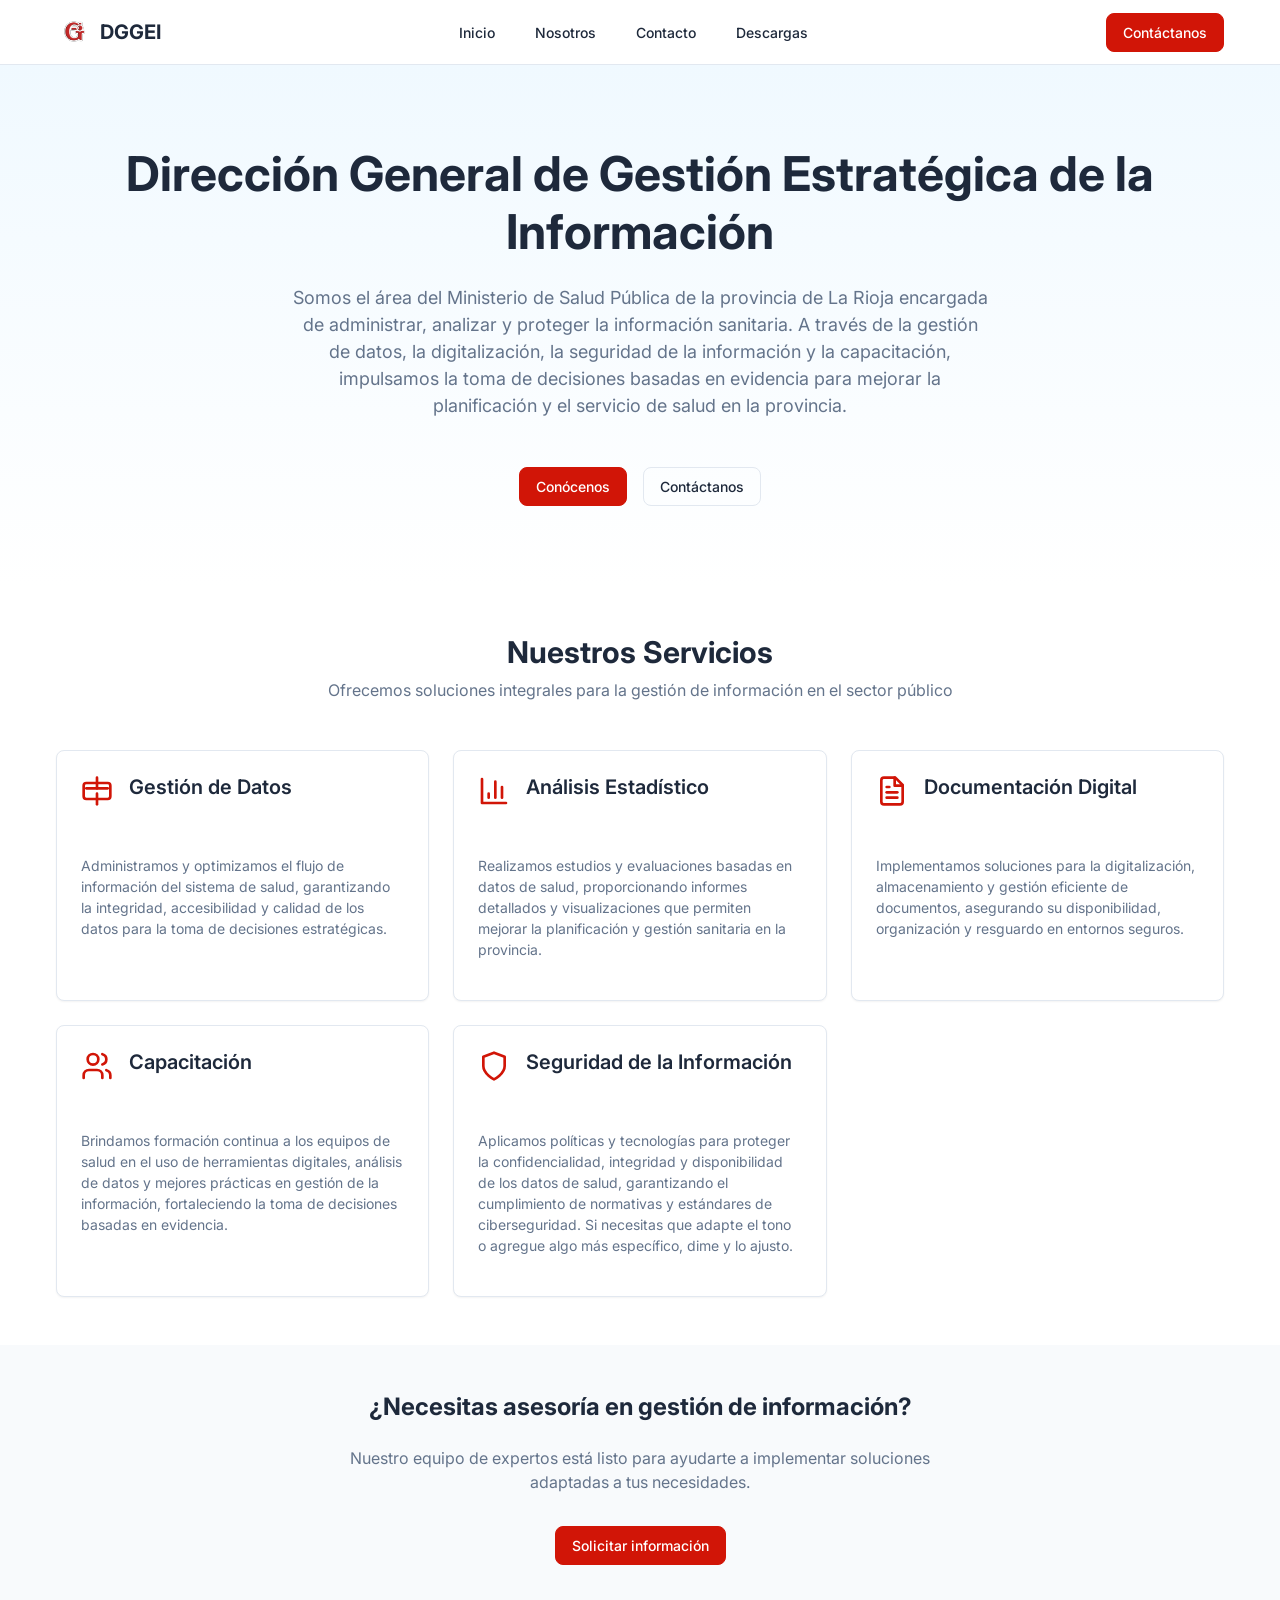
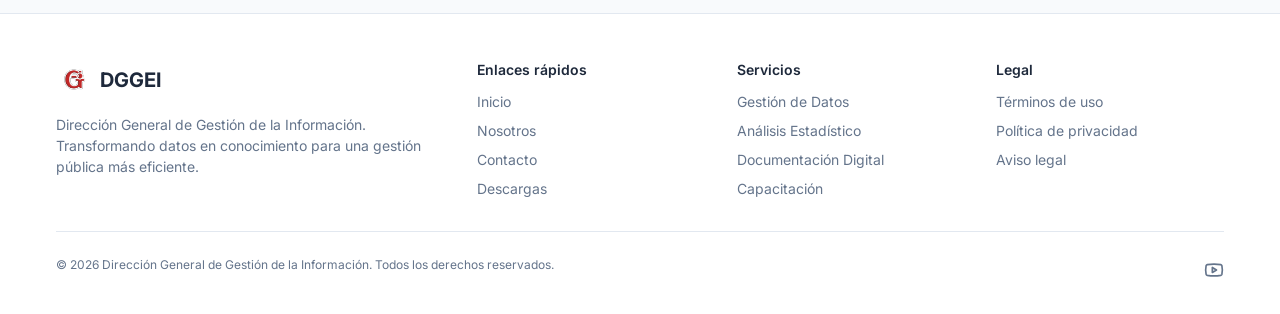
==== index.html @ c94e9ccd "Subiendo v1 de la pagina de institucional de la oficina" ====
<!DOCTYPE html>
<html lang="es">
  <head>
    <meta charset="UTF-8" />
    <meta name="viewport" content="width=device-width, initial-scale=1.0" />
    <title>Dirección General de Gestión de la Información</title>
    <link rel="stylesheet" href="styles.css" />
    <link
      rel="stylesheet"
      href="https://fonts.googleapis.com/css2?family=Inter:wght@400;500;600;700&display=swap"
    />
    <link rel="shortcut icon" href="assets/favicom.png" type="image/x-icon" />
  </head>
  <body>
    <div class="site-container">
      <!-- Header -->
      <header class="header">
        <div class="container header-container">
          <!-- Reemplaza la sección del logo en todas las páginas HTML con este código -->
          <div class="logo">
            <a href="index.html" class="logo-link">
              <img
                src="assets/logo.svg"
                alt="Logo GI"
                class="logo-image"
                width="28"
                height="28"
              />
              <span class="logo-text">DGGEI</span>
            </a>
          </div>

          <!-- Desktop Navigation -->
          <nav class="desktop-nav">
            <a href="index.html" class="nav-link">Inicio</a>
            <a href="nosotros.html" class="nav-link">Nosotros</a>
            <a href="contacto.html" class="nav-link">Contacto</a>
            <a href="descargas.html" class="nav-link">Descargas</a>
          </nav>

          <div class="header-actions">
            <a href="contacto.html" class="button primary-button"
              >Contáctanos</a
            >
          </div>

          <!-- Mobile Menu Button -->
          <button class="mobile-menu-button" aria-label="Toggle Menu">
            <svg
              xmlns="http://www.w3.org/2000/svg"
              width="24"
              height="24"
              viewBox="0 0 24 24"
              fill="none"
              stroke="currentColor"
              stroke-width="2"
              stroke-linecap="round"
              stroke-linejoin="round"
              class="menu-icon"
            >
              <line x1="3" y1="12" x2="21" y2="12"></line>
              <line x1="3" y1="6" x2="21" y2="6"></line>
              <line x1="3" y1="18" x2="21" y2="18"></line>
            </svg>
            <svg
              xmlns="http://www.w3.org/2000/svg"
              width="24"
              height="24"
              viewBox="0 0 24 24"
              fill="none"
              stroke="currentColor"
              stroke-width="2"
              stroke-linecap="round"
              stroke-linejoin="round"
              class="close-icon hidden"
            >
              <line x1="18" y1="6" x2="6" y2="18"></line>
              <line x1="6" y1="6" x2="18" y2="18"></line>
            </svg>
          </button>
        </div>

        <!-- Mobile Navigation -->
        <div class="mobile-nav hidden">
          <div class="container mobile-nav-container">
            <a href="index.html" class="nav-link">Inicio</a>
            <a href="nosotros.html" class="nav-link">Nosotros</a>
            <a href="contacto.html" class="nav-link">Contacto</a>
            <a href="descargas.html" class="nav-link">Descargas</a>
            <a href="contacto.html" class="button primary-button full-width"
              >Contáctanos</a
            >
          </div>
        </div>
      </header>

      <main>
        <!-- Hero Section -->
        <section class="hero">
          <div class="container">
            <div class="hero-content">
              <h1 class="hero-title">
                Dirección General de Gestión Estratégica de la Información
              </h1>
              <p class="hero-description">
                Somos el área del Ministerio de Salud Pública de la provincia de
                La Rioja encargada de administrar, analizar y proteger la
                información sanitaria. A través de la gestión de datos, la
                digitalización, la seguridad de la información y la
                capacitación, impulsamos la toma de decisiones basadas en
                evidencia para mejorar la planificación y el servicio de salud
                en la provincia.
              </p>
              <div class="hero-buttons">
                <a href="nosotros.html" class="button primary-button"
                  >Conócenos</a
                >
                <a href="contacto.html" class="button outline-button"
                  >Contáctanos</a
                >
              </div>
            </div>
          </div>
        </section>

        <!-- Services Section -->
        <section class="services">
          <div class="container">
            <div class="section-header">
              <h2 class="section-title">Nuestros Servicios</h2>
              <p class="section-description">
                Ofrecemos soluciones integrales para la gestión de información
                en el sector público
              </p>
            </div>
            <div class="services-grid">
              <div class="card">
                <div class="card-header">
                  <svg
                    xmlns="http://www.w3.org/2000/svg"
                    width="32"
                    height="32"
                    viewBox="0 0 24 24"
                    fill="none"
                    stroke="currentColor"
                    stroke-width="2"
                    stroke-linecap="round"
                    stroke-linejoin="round"
                    class="icon"
                  >
                    <path d="M12 2v8"></path>
                    <path d="M4 10h16"></path>
                    <path d="M12 14v8"></path>
                    <rect x="2" y="6" width="20" height="12" rx="2"></rect>
                  </svg>
                  <h3 class="card-title">Gestión de Datos</h3>
                </div>
                <div class="card-content">
                  <p class="card-description">
                    Administramos y optimizamos el flujo de información del
                    sistema de salud, garantizando la integridad, accesibilidad
                    y calidad de los datos para la toma de decisiones
                    estratégicas.
                  </p>
                </div>
              </div>
              <div class="card">
                <div class="card-header">
                  <svg
                    xmlns="http://www.w3.org/2000/svg"
                    width="32"
                    height="32"
                    viewBox="0 0 24 24"
                    fill="none"
                    stroke="currentColor"
                    stroke-width="2"
                    stroke-linecap="round"
                    stroke-linejoin="round"
                    class="icon"
                  >
                    <path d="M3 3v18h18"></path>
                    <path d="M18 17V9"></path>
                    <path d="M13 17V5"></path>
                    <path d="M8 17v-3"></path>
                  </svg>
                  <h3 class="card-title">Análisis Estadístico</h3>
                </div>
                <div class="card-content">
                  <p class="card-description">
                    Realizamos estudios y evaluaciones basadas en datos de
                    salud, proporcionando informes detallados y visualizaciones
                    que permiten mejorar la planificación y gestión sanitaria en
                    la provincia.
                  </p>
                </div>
              </div>
              <div class="card">
                <div class="card-header">
                  <svg
                    xmlns="http://www.w3.org/2000/svg"
                    width="32"
                    height="32"
                    viewBox="0 0 24 24"
                    fill="none"
                    stroke="currentColor"
                    stroke-width="2"
                    stroke-linecap="round"
                    stroke-linejoin="round"
                    class="icon"
                  >
                    <path
                      d="M14.5 2H6a2 2 0 0 0-2 2v16a2 2 0 0 0 2 2h12a2 2 0 0 0 2-2V7.5L14.5 2z"
                    ></path>
                    <polyline points="14 2 14 8 20 8"></polyline>
                    <line x1="16" y1="13" x2="8" y2="13"></line>
                    <line x1="16" y1="17" x2="8" y2="17"></line>
                    <line x1="10" y1="9" x2="8" y2="9"></line>
                  </svg>
                  <h3 class="card-title">Documentación Digital</h3>
                </div>
                <div class="card-content">
                  <p class="card-description">
                    Implementamos soluciones para la digitalización,
                    almacenamiento y gestión eficiente de documentos, asegurando
                    su disponibilidad, organización y resguardo en entornos
                    seguros.
                  </p>
                </div>
              </div>
              <div class="card">
                <div class="card-header">
                  <svg
                    xmlns="http://www.w3.org/2000/svg"
                    width="32"
                    height="32"
                    viewBox="0 0 24 24"
                    fill="none"
                    stroke="currentColor"
                    stroke-width="2"
                    stroke-linecap="round"
                    stroke-linejoin="round"
                    class="icon"
                  >
                    <path d="M16 21v-2a4 4 0 0 0-4-4H6a4 4 0 0 0-4 4v2"></path>
                    <circle cx="9" cy="7" r="4"></circle>
                    <path d="M22 21v-2a4 4 0 0 0-3-3.87"></path>
                    <path d="M16 3.13a4 4 0 0 1 0 7.75"></path>
                  </svg>
                  <h3 class="card-title">Capacitación</h3>
                </div>
                <div class="card-content">
                  <p class="card-description">
                    Brindamos formación continua a los equipos de salud en el
                    uso de herramientas digitales, análisis de datos y mejores
                    prácticas en gestión de la información, fortaleciendo la
                    toma de decisiones basadas en evidencia.
                  </p>
                </div>
              </div>
              <div class="card">
                <div class="card-header">
                  <svg
                    xmlns="http://www.w3.org/2000/svg"
                    width="32"
                    height="32"
                    viewBox="0 0 24 24"
                    fill="none"
                    stroke="currentColor"
                    stroke-width="2"
                    stroke-linecap="round"
                    stroke-linejoin="round"
                    class="icon"
                  >
                    <path
                      d="M12 22s8-4 8-10V5l-8-3-8 3v7c0 6 8 10 8 10z"
                    ></path>
                  </svg>
                  <h3 class="card-title">Seguridad de la Información</h3>
                </div>
                <div class="card-content">
                  <p class="card-description">
                    Aplicamos políticas y tecnologías para proteger la
                    confidencialidad, integridad y disponibilidad de los datos
                    de salud, garantizando el cumplimiento de normativas y
                    estándares de ciberseguridad. Si necesitas que adapte el
                    tono o agregue algo más específico, dime y lo ajusto.
                  </p>
                </div>
              </div>
            </div>
          </div>
        </section>

        <!-- Call to Action -->
        <section class="cta">
          <div class="container">
            <div class="cta-content">
              <h2 class="cta-title">
                ¿Necesitas asesoría en gestión de información?
              </h2>
              <p class="cta-description">
                Nuestro equipo de expertos está listo para ayudarte a
                implementar soluciones adaptadas a tus necesidades.
              </p>
              <a href="contacto.html" class="button primary-button"
                >Solicitar información</a
              >
            </div>
          </div>
        </section>
      </main>

      <!-- Footer -->
      <footer class="footer">
        <div class="container">
          <div class="footer-main">
            <div class="footer-info">
              <!-- Footer info logo -->
              <div class="logo">
                <a href="index.html" class="logo-link">
                  <img
                    src="assets/logo.svg"
                    alt="Logo GI"
                    class="logo-image"
                    width="28"
                    height="28"
                  />
                  <span class="logo-text">DGGEI</span>
                </a>
              </div>
              <p class="footer-description">
                Dirección General de Gestión de la Información. Transformando
                datos en conocimiento para una gestión pública más eficiente.
              </p>
            </div>
            <div class="footer-links">
              <div class="footer-links-column">
                <h3 class="footer-links-title">Enlaces rápidos</h3>
                <nav class="footer-nav">
                  <a href="index.html" class="footer-link">Inicio</a>
                  <a href="nosotros.html" class="footer-link">Nosotros</a>
                  <a href="contacto.html" class="footer-link">Contacto</a>
                  <a href="descargas.html" class="footer-link">Descargas</a>
                </nav>
              </div>
              <div class="footer-links-column">
                <h3 class="footer-links-title">Servicios</h3>
                <nav class="footer-nav">
                  <a href="#" class="footer-link">Gestión de Datos</a>
                  <a href="#" class="footer-link">Análisis Estadístico</a>
                  <a href="#" class="footer-link">Documentación Digital</a>
                  <a href="#" class="footer-link">Capacitación</a>
                </nav>
              </div>
              <div class="footer-links-column">
                <h3 class="footer-links-title">Legal</h3>
                <nav class="footer-nav">
                  <a href="#" class="footer-link">Términos de uso</a>
                  <a href="#" class="footer-link">Política de privacidad</a>
                  <a href="#" class="footer-link">Aviso legal</a>
                </nav>
              </div>
            </div>
          </div>
          <div class="footer-bottom">
            <p class="copyright">
              &copy; <span id="current-year"></span> Dirección General de
              Gestión de la Información. Todos los derechos reservados.
            </p>
            <div class="social-links">
              <a
                target="_blank"
                href="https://www.youtube.com/@GestiondelaInformacion-MSP"
                class="social-link"
                aria-label="YouTube"
              >
                <svg
                  xmlns="http://www.w3.org/2000/svg"
                  width="20"
                  height="20"
                  viewBox="0 0 24 24"
                  fill="none"
                  stroke="currentColor"
                  stroke-width="2"
                  stroke-linecap="round"
                  stroke-linejoin="round"
                >
                  <path
                    d="M2.5 17a24.12 24.12 0 0 1 0-10 2 2 0 0 1 1.4-1.4 49.56 49.56 0 0 1 16.2 0A2 2 0 0 1 21.5 7a24.12 24.12 0 0 1 0 10 2 2 0 0 1-1.4 1.4 49.55 49.55 0 0 1-16.2 0A2 2 0 0 1 2.5 17"
                  ></path>
                  <path d="m10 15 5-3-5-3z"></path>
                </svg>
              </a>
            </div>
          </div>
        </div>
      </footer>
    </div>

    <script src="script.js"></script>
  </body>
</html>
---- styles.css ----
/* Base Styles */
:root {
  --primary-color: #d11507;
  --primary-hover: #d11507;
  --background-color: #ffffff;
  --text-color: #1e293b;
  --text-muted: #64748b;
  --border-color: #e2e8f0;
  --card-background: #ffffff;
  --accent-background: #f8fafc;
  --success-color: #10b981;
  --success-background: #ecfdf5;
  --font-family: "Inter", -apple-system, BlinkMacSystemFont, "Segoe UI", Roboto,
    Oxygen, Ubuntu, Cantarell, "Open Sans", "Helvetica Neue", sans-serif;
  --border-radius: 0.5rem;
  --shadow-sm: 0 1px 2px 0 rgba(0, 0, 0, 0.05);
  --shadow: 0 1px 3px 0 rgba(0, 0, 0, 0.1), 0 1px 2px 0 rgba(0, 0, 0, 0.06);
  --shadow-md: 0 4px 6px -1px rgba(0, 0, 0, 0.1),
    0 2px 4px -1px rgba(0, 0, 0, 0.06);
  --shadow-lg: 0 10px 15px -3px rgba(0, 0, 0, 0.1),
    0 4px 6px -2px rgba(0, 0, 0, 0.05);
}

* {
  margin: 0;
  padding: 0;
  box-sizing: border-box;
}

html {
  font-size: 16px;
  scroll-behavior: smooth;
}

body {
  font-family: var(--font-family);
  color: var(--text-color);
  background-color: var(--background-color);
  line-height: 1.5;
}

.site-container {
  display: flex;
  flex-direction: column;
  min-height: 100vh;
}

.container {
  width: 100%;
  max-width: 1200px;
  margin: 0 auto;
  padding: 0 1rem;
}

main {
  flex: 1;
}

.hidden {
  display: none !important;
}

/* Typography */
h1,
h2,
h3,
h4,
h5,
h6 {
  font-weight: 700;
  line-height: 1.2;
  margin-bottom: 0.5rem;
}

p {
  margin-bottom: 1rem;
}

a {
  color: var(--primary-color);
  text-decoration: none;
  transition: color 0.2s ease;
}

a:hover {
  color: var(--primary-hover);
}

.text-center {
  text-align: center;
}

/* Buttons */
.button {
  display: inline-flex;
  align-items: center;
  justify-content: center;
  padding: 0.5rem 1rem;
  font-size: 0.875rem;
  font-weight: 500;
  border-radius: var(--border-radius);
  cursor: pointer;
  transition: all 0.2s ease;
  text-decoration: none;
}

.primary-button {
  background-color: var(--primary-color);
  color: white;
  border: 1px solid var(--primary-color);
}

.primary-button:hover {
  background-color: var(--primary-hover);
  color: white;
  border-color: var(--primary-hover);
}

.outline-button {
  background-color: transparent;
  color: var(--text-color);
  border: 1px solid var(--border-color);
}

.outline-button:hover {
  background-color: var(--accent-background);
}

.full-width {
  width: 100%;
}

/* Header */
.header {
  position: sticky;
  top: 0;
  z-index: 50;
  width: 100%;
  border-bottom: 1px solid var(--border-color);
  background-color: rgba(255, 255, 255, 0.95);
  backdrop-filter: blur(8px);
}

.header-container {
  display: flex;
  height: 4rem;
  align-items: center;
  justify-content: space-between;
}

/* Actualiza estos estilos en el archivo styles.css */
.logo-link {
  display: flex;
  align-items: center;
  gap: 0.5rem;
  color: var(--text-color);
}

.logo-image {
  width: 36px; /* Aumentado de 28px a 36px */
  height: 36px; /* Aumentado de 28px a 36px */
  object-fit: contain;
}

.logo-text {
  font-weight: 700;
  font-size: 1.25rem;
}

.icon {
  color: var(--primary-color);
}

.desktop-nav {
  display: none;
}

.nav-link {
  font-size: 0.875rem;
  font-weight: 500;
  color: var(--text-color);
  transition: color 0.2s ease;
  padding: 0.5rem;
}

.nav-link:hover,
.nav-link.active {
  color: var(--primary-color);
}

.header-actions {
  display: none;
}

.mobile-menu-button {
  display: flex;
  align-items: center;
  justify-content: center;
  background: none;
  border: none;
  cursor: pointer;
  color: var(--text-color);
}

.mobile-nav {
  border-top: 1px solid var(--border-color);
}

.mobile-nav-container {
  display: flex;
  flex-direction: column;
  gap: 1rem;
  padding: 1rem 0;
}

/* Hero Section */
.hero {
  background: linear-gradient(to bottom, #f0f9ff, #ffffff);
  padding: 5rem 0;
}

.hero-content {
  display: flex;
  flex-direction: column;
  align-items: center;
  text-align: center;
  gap: 1rem;
}

.hero-title {
  font-size: 2rem;
  font-weight: 700;
  line-height: 1.2;
}

.hero-description {
  max-width: 700px;
  color: var(--text-muted);
  font-size: 1.125rem;
}

.hero-buttons {
  display: flex;
  gap: 1rem;
  margin-top: 1rem;
}

/* Sections */
section {
  padding: 3rem 0;
}

.section-header {
  display: flex;
  flex-direction: column;
  align-items: center;
  text-align: center;
  margin-bottom: 2rem;
}

.section-title {
  font-size: 1.875rem;
  font-weight: 700;
  margin-bottom: 0.5rem;
}

.section-description {
  max-width: 700px;
  color: var(--text-muted);
  font-size: 1rem;
}

/* Cards */
.card {
  background-color: var(--card-background);
  border: 1px solid var(--border-color);
  border-radius: var(--border-radius);
  overflow: hidden;
  box-shadow: var(--shadow-sm);
}

.card-header {
  display: flex;
  align-items: center;
  gap: 1rem;
  padding: 1.5rem;
}

.card-title {
  font-size: 1.25rem;
  font-weight: 600;
}

.card-title.accent {
  color: var(--primary-color);
}

.card-content {
  padding: 1.5rem;
}

.card-description {
  color: var(--text-muted);
  font-size: 0.875rem;
}

/* Services */
.services-grid {
  display: grid;
  grid-template-columns: 1fr;
  gap: 1.5rem;
}

/* CTA */
.cta {
  background-color: var(--accent-background);
  padding: 3rem 0;
}

.cta-content {
  display: flex;
  flex-direction: column;
  align-items: center;
  text-align: center;
  gap: 1rem;
}

.cta-title {
  font-size: 1.5rem;
  font-weight: 700;
}

.cta-description {
  max-width: 600px;
  color: var(--text-muted);
  font-size: 1rem;
  margin-bottom: 1rem;
}

/* Page Container */
.page-container {
  padding: 3rem 0;
}

.page-header {
  display: flex;
  flex-direction: column;
  align-items: center;
  text-align: center;
  margin-bottom: 2rem;
}

.page-title {
  font-size: 2.5rem;
  font-weight: 700;
  margin-bottom: 0.5rem;
}

.page-description {
  max-width: 700px;
  color: var(--text-muted);
  font-size: 1.125rem;
}

/* About Us Page */
.mission-vision {
  display: grid;
  grid-template-columns: 1fr;
  gap: 1.5rem;
  margin-bottom: 3rem;
}

.history-section {
  margin-bottom: 3rem;
}

.history-content {
  display: grid;
  grid-template-columns: 1fr;
  gap: 2rem;
}

.history-text p {
  margin-bottom: 1rem;
}

.history-image {
  display: flex;
  justify-content: center;
}

.rounded-image {
  border-radius: var(--border-radius);
  box-shadow: var(--shadow-md);
  max-width: 100%;
  height: auto;
}

.team-section {
  margin-bottom: 3rem;
}

.team-grid {
  display: grid;
  grid-template-columns: 1fr;
  gap: 1.5rem;
}

.team-card {
  padding: 1.5rem;
}

.team-member {
  display: flex;
  flex-direction: column;
  align-items: center;
  text-align: center;
}

.team-photo {
  width: 6rem;
  height: 6rem;
  border-radius: 50%;
  background-color: var(--accent-background);
  overflow: hidden;
  margin-bottom: 1rem;
}

.team-photo img {
  width: 100%;
  height: 100%;
  object-fit: cover;
}

.team-name {
  font-size: 1.125rem;
  font-weight: 700;
  margin-bottom: 0.25rem;
}

.team-position {
  font-size: 0.875rem;
  color: var(--text-muted);
  margin-bottom: 0.5rem;
}

.team-bio {
  font-size: 0.875rem;
}

.values-section {
  background-color: var(--accent-background);
  padding: 2rem;
  border-radius: var(--border-radius);
}

.values-grid {
  display: grid;
  grid-template-columns: 1fr;
  gap: 1rem;
  margin-top: 1.5rem;
}

.value-card {
  background-color: var(--card-background);
  padding: 1rem;
  border-radius: var(--border-radius);
  box-shadow: var(--shadow-sm);
}

.value-title {
  font-size: 1rem;
  font-weight: 600;
  color: var(--primary-color);
  margin-bottom: 0.5rem;
}

.value-description {
  font-size: 0.875rem;
}

/* Contact Page */
.contact-grid {
  display: grid;
  grid-template-columns: 1fr;
  gap: 2rem;
  margin-bottom: 3rem;
}

.contact-form-card {
  padding: 0;
}

.contact-form {
  display: flex;
  flex-direction: column;
  gap: 1.5rem;
}

.form-group {
  display: flex;
  flex-direction: column;
  gap: 0.5rem;
}

.form-label {
  font-size: 0.875rem;
  font-weight: 500;
}

.form-input,
.form-textarea {
  padding: 0.75rem;
  border: 1px solid var(--border-color);
  border-radius: var(--border-radius);
  font-family: var(--font-family);
  font-size: 0.875rem;
  width: 100%;
}

.form-input:focus,
.form-textarea:focus {
  outline: none;
  border-color: var(--primary-color);
  box-shadow: 0 0 0 2px rgba(37, 99, 235, 0.2);
}

.success-message {
  background-color: var(--success-background);
  color: var(--success-color);
  padding: 1rem;
  border-radius: var(--border-radius);
  margin-bottom: 1.5rem;
}

.contact-info {
  display: flex;
  flex-direction: column;
  gap: 1.5rem;
}

.contact-details {
  display: flex;
  flex-direction: column;
  gap: 1.5rem;
}

.contact-item {
  display: flex;
  gap: 1rem;
}

.contact-item-title {
  font-size: 0.875rem;
  font-weight: 600;
  margin-bottom: 0.25rem;
}

.contact-item-text {
  font-size: 0.875rem;
  color: var(--text-muted);
}

.map-card {
  padding: 0;
}

.map-placeholder {
  aspect-ratio: 16 / 9;
  width: 100%;
  background-color: var(--accent-background);
  display: flex;
  align-items: center;
  justify-content: center;
}

.map-placeholder-text {
  text-align: center;
  color: var(--text-muted);
}

.map-placeholder-subtext {
  font-size: 0.75rem;
}

.faq-section {
  margin-top: 3rem;
}

.faq-grid {
  display: grid;
  grid-template-columns: 1fr;
  gap: 1.5rem;
  margin-top: 2rem;
}

.faq-question {
  font-size: 1.125rem;
  font-weight: 600;
  margin-bottom: 0.5rem;
}

.faq-answer {
  color: var(--text-muted);
  font-size: 0.875rem;
}

/* Footer */
.footer {
  background-color: var(--background-color);
  border-top: 1px solid var(--border-color);
  padding: 3rem 0 1.5rem;
}

.footer-main {
  display: flex;
  flex-direction: column;
  gap: 2rem;
  margin-bottom: 2rem;
}

.footer-info {
  display: flex;
  flex-direction: column;
  gap: 1rem;
}

.footer-description {
  font-size: 0.875rem;
  color: var(--text-muted);
}

.footer-links {
  display: grid;
  grid-template-columns: repeat(2, 1fr);
  gap: 2rem;
}

.footer-links-title {
  font-size: 0.875rem;
  font-weight: 600;
  margin-bottom: 0.75rem;
}

.footer-nav {
  display: flex;
  flex-direction: column;
  gap: 0.5rem;
}

.footer-link {
  font-size: 0.875rem;
  color: var(--text-muted);
}

.footer-link:hover {
  text-decoration: underline;
}

.footer-bottom {
  display: flex;
  flex-direction: column;
  gap: 1rem;
  padding-top: 1.5rem;
  border-top: 1px solid var(--border-color);
}

.copyright {
  font-size: 0.75rem;
  color: var(--text-muted);
}

.social-links {
  display: flex;
  gap: 1rem;
}

.social-link {
  color: var(--text-muted);
  transition: color 0.2s ease;
}

.social-link:hover {
  color: var(--text-color);
}

/* Media Queries */
@media (min-width: 640px) {
  .hero-title {
    font-size: 2.5rem;
  }

  .services-grid {
    grid-template-columns: repeat(2, 1fr);
  }

  .values-grid {
    grid-template-columns: repeat(2, 1fr);
  }

  .faq-grid {
    grid-template-columns: repeat(2, 1fr);
  }

  .footer-bottom {
    flex-direction: row;
    justify-content: space-between;
    align-items: center;
  }
}

@media (min-width: 768px) {
  .desktop-nav {
    display: flex;
    gap: 1.5rem;
  }

  .header-actions {
    display: flex;
    gap: 1rem;
  }

  .mobile-menu-button {
    display: none;
  }

  .hero-title {
    font-size: 3rem;
  }

  .mission-vision {
    grid-template-columns: repeat(2, 1fr);
  }

  .history-content {
    grid-template-columns: 1fr 1fr;
  }

  .team-grid {
    grid-template-columns: repeat(3, 1fr);
  }

  .contact-grid {
    grid-template-columns: 1fr 1fr;
  }
}

@media (min-width: 1024px) {
  .services-grid {
    grid-template-columns: repeat(3, 1fr);
  }

  .values-grid {
    grid-template-columns: repeat(4, 1fr);
  }

  .footer-links {
    grid-template-columns: repeat(3, 1fr);
  }

  .footer-main {
    flex-direction: row;
  }

  .footer-info {
    width: 33.333%;
  }

  .footer-links {
    flex: 1;
  }
}

/* Downloads Page Styles */
.downloads-section,
.dashboards-section,
.instructions-section {
  margin-bottom: 3rem;
}

.documents-grid {
  display: grid;
  grid-template-columns: 1fr;
  gap: 1.5rem;
  margin-top: 1.5rem;
}

.document-card {
  display: flex;
  flex-direction: column;
  background-color: var(--card-background);
  border: 1px solid var(--border-color);
  border-radius: var(--border-radius);
  overflow: hidden;
  padding: 1.5rem;
  box-shadow: var(--shadow-sm);
}

@media (min-width: 768px) {
  .document-card {
    flex-direction: row;
    align-items: center;
    gap: 1.5rem;
  }
}

.document-icon {
  display: flex;
  justify-content: center;
  align-items: center;
  color: var(--primary-color);
  margin-bottom: 1rem;
}

@media (min-width: 768px) {
  .document-icon {
    margin-bottom: 0;
  }
}

.document-info {
  flex: 1;
}

.document-title {
  font-size: 1.125rem;
  font-weight: 600;
  margin-bottom: 0.5rem;
}

.document-description {
  color: var(--text-muted);
  font-size: 0.875rem;
  margin-bottom: 0.75rem;
}

.document-meta {
  display: flex;
  flex-wrap: wrap;
  gap: 1rem;
  font-size: 0.75rem;
  color: var(--text-muted);
}

.document-download-btn {
  display: flex;
  align-items: center;
  gap: 0.5rem;
  margin-top: 1rem;
}

@media (min-width: 768px) {
  .document-download-btn {
    margin-top: 0;
  }
}

.download-icon {
  color: var(--primary-color);
}

.upload-section {
  margin-top: 3rem;
  background-color: var(--accent-background);
  padding: 2rem;
  border-radius: var(--border-radius);
}

.upload-title {
  font-size: 1.25rem;
  font-weight: 600;
  margin-bottom: 0.5rem;
}

.upload-description {
  color: var(--text-muted);
  font-size: 0.875rem;
  margin-bottom: 1.5rem;
}

.upload-form {
  display: flex;
  flex-direction: column;
  gap: 1.5rem;
}

.file-upload-container {
  position: relative;
}

.file-input {
  position: absolute;
  width: 0.1px;
  height: 0.1px;
  opacity: 0;
  overflow: hidden;
  z-index: -1;
}

.file-upload-label {
  display: flex;
  align-items: center;
  gap: 0.5rem;
  padding: 0.75rem 1rem;
  background-color: var(--accent-background);
  border: 1px solid var(--border-color);
  border-radius: var(--border-radius);
  cursor: pointer;
  font-size: 0.875rem;
  transition: background-color 0.2s ease;
}

.file-upload-label:hover {
  background-color: var(--border-color);
}

.file-name {
  margin-top: 0.5rem;
  font-size: 0.875rem;
  color: var(--text-muted);
}

.dashboards-grid {
  display: grid;
  grid-template-columns: 1fr;
  gap: 2rem;
  margin-top: 1.5rem;
}

@media (min-width: 1024px) {
  .dashboards-grid {
    grid-template-columns: repeat(2, 1fr);
  }
}

.dashboard-card {
  background-color: var(--card-background);
  border: 1px solid var(--border-color);
  border-radius: var(--border-radius);
  overflow: hidden;
  box-shadow: var(--shadow-sm);
  padding: 1.5rem;
}

.dashboard-title {
  font-size: 1.25rem;
  font-weight: 600;
  margin-bottom: 0.5rem;
}

.dashboard-description {
  color: var(--text-muted);
  font-size: 0.875rem;
  margin-bottom: 1.5rem;
}

.dashboard-embed {
  margin-bottom: 1rem;
}

.dashboard-placeholder {
  position: relative;
  width: 100%;
  border-radius: var(--border-radius);
  overflow: hidden;
}

.dashboard-image {
  width: 100%;
  height: auto;
  display: block;
}

.dashboard-overlay {
  position: absolute;
  top: 0;
  left: 0;
  width: 100%;
  height: 100%;
  background-color: rgba(0, 0, 0, 0.5);
  display: flex;
  align-items: center;
  justify-content: center;
  opacity: 0;
  transition: opacity 0.3s ease;
}

.dashboard-placeholder:hover .dashboard-overlay {
  opacity: 1;
}

.dashboard-meta {
  display: flex;
  flex-wrap: wrap;
  gap: 1rem;
  font-size: 0.75rem;
  color: var(--text-muted);
  margin-top: 1rem;
}

.add-dashboard-form {
  display: flex;
  flex-direction: column;
  gap: 1.5rem;
}

.form-select {
  padding: 0.75rem;
  border: 1px solid var(--border-color);
  border-radius: var(--border-radius);
  font-family: var(--font-family);
  font-size: 0.875rem;
  width: 100%;
  background-color: var(--background-color);
}

.code-textarea {
  font-family: monospace;
}

.instructions-section {
  margin-top: 3rem;
}

.instructions-content {
  display: flex;
  flex-direction: column;
  gap: 1.5rem;
  margin-top: 1.5rem;
}

.instruction-item {
  display: flex;
  gap: 1.5rem;
}

.instruction-number {
  display: flex;
  align-items: center;
  justify-content: center;
  width: 2.5rem;
  height: 2.5rem;
  background-color: var(--primary-color);
  color: white;
  border-radius: 50%;
  font-weight: 600;
  flex-shrink: 0;
}

.instruction-title {
  font-size: 1.125rem;
  font-weight: 600;
  margin-bottom: 0.5rem;
}

.instruction-description {
  color: var(--text-muted);
  font-size: 0.875rem;
}
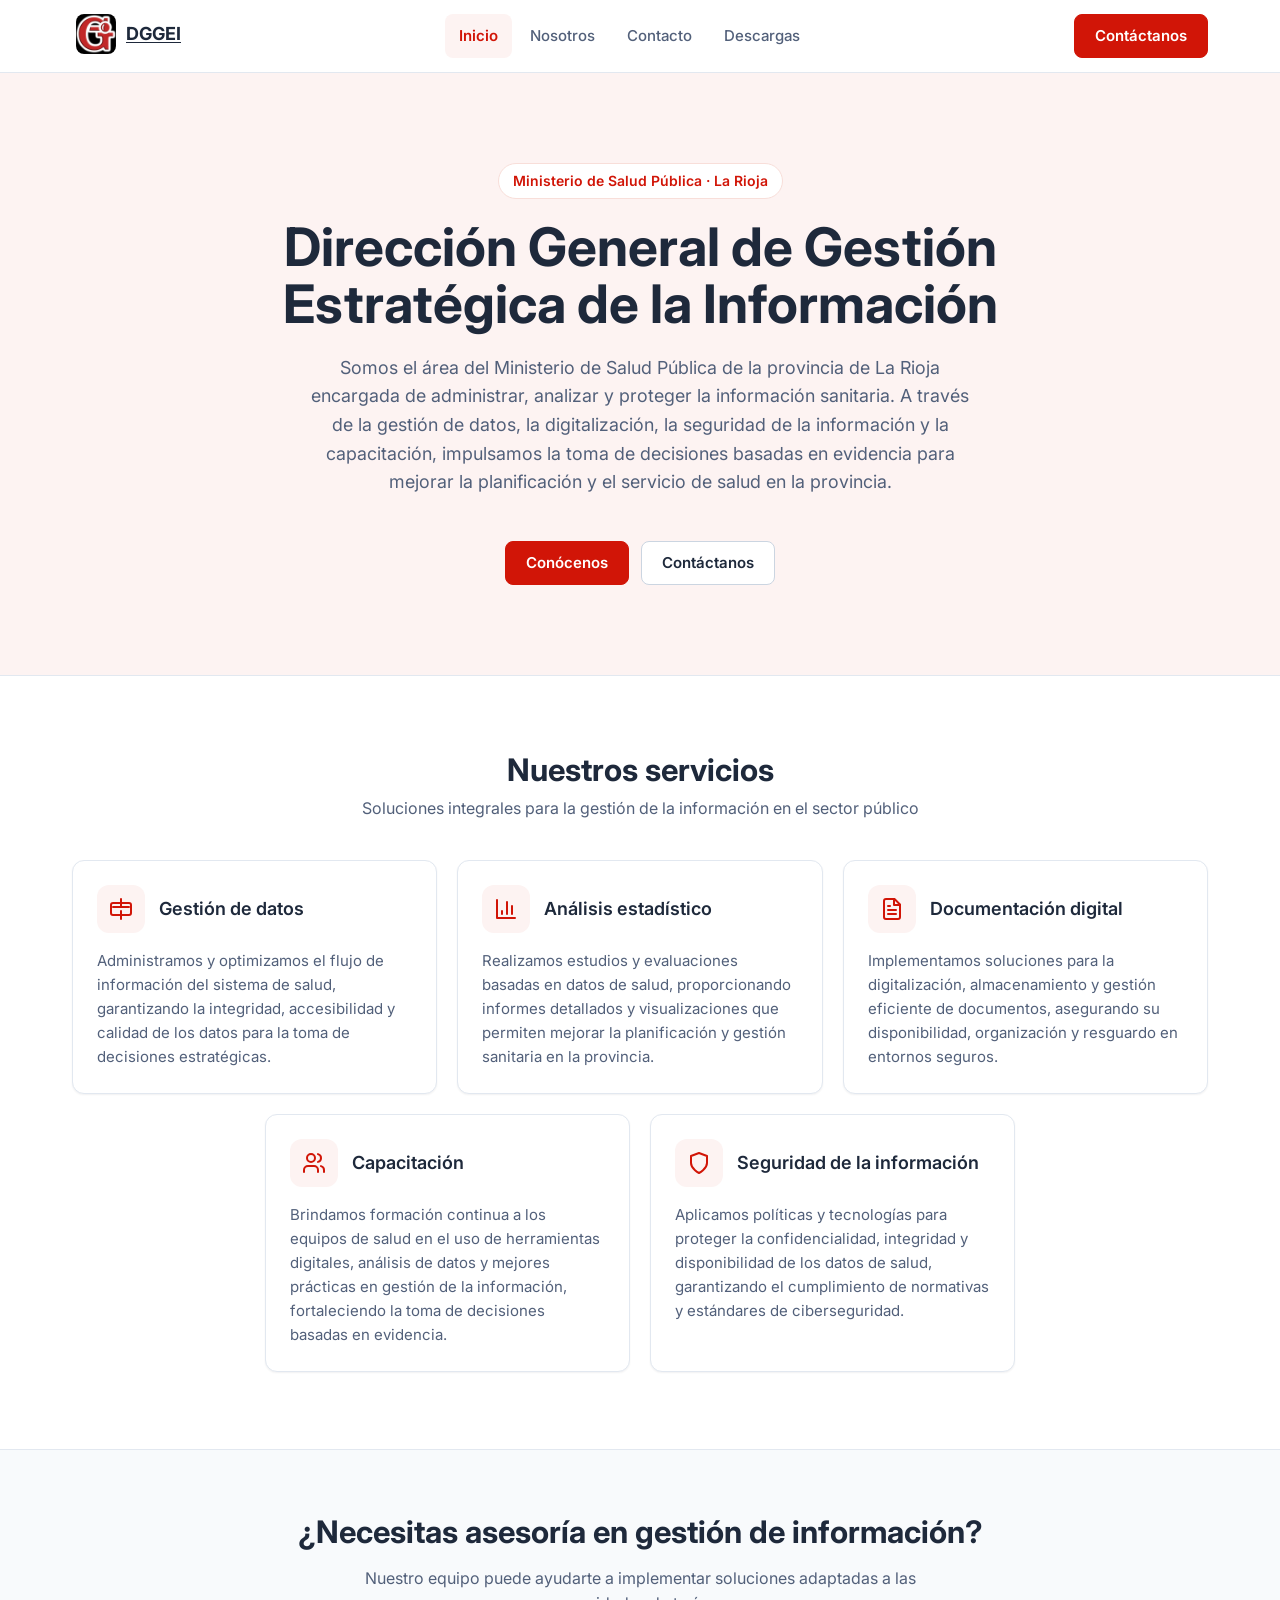
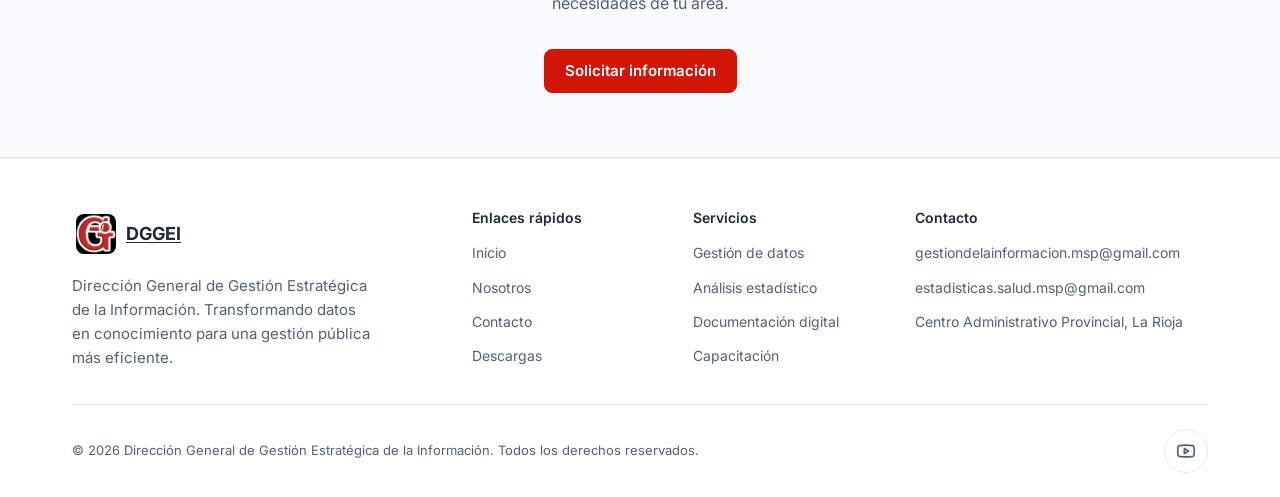
==== commit e3d5c0e4: "Rediseno del sitio, descargas sin tableros y formulario con Apps Script" ====
--- a/index.html
+++ b/index.html
@@ -2,50 +2,109 @@
 <html lang="es">
   <head>
     <meta charset="UTF-8" />
-    <meta name="viewport" content="width=device-width, initial-scale=1.0" />
-    <title>Dirección General de Gestión de la Información</title>
-    <link rel="stylesheet" href="styles.css" />
+    <meta name="viewport" content="width=device-width, initial-scale=1" />
+    <title>Gestión de la Información | DGGEI — Ministerio de Salud de La Rioja</title>
+    <meta
+      name="description"
+      content="Gestión de datos, análisis estadístico, documentación digital, capacitación y seguridad de la información sanitaria en La Rioja."
+    />
+    <meta name="theme-color" content="#ffffff" />
+    <meta property="og:type" content="website" />
+    <meta property="og:site_name" content="DGGEI" />
+    <meta property="og:locale" content="es_AR" />
+    <meta
+      property="og:title"
+      content="Gestión de la Información | DGGEI — Ministerio de Salud de La Rioja"
+    />
+    <meta
+      property="og:description"
+      content="Gestión de datos, análisis estadístico, documentación digital, capacitación y seguridad de la información sanitaria en La Rioja."
+    />
+    <meta name="twitter:card" content="summary" />
+    <meta
+      name="twitter:title"
+      content="Gestión de la Información | DGGEI — Ministerio de Salud de La Rioja"
+    />
+    <meta
+      name="twitter:description"
+      content="Gestión de datos, análisis estadístico, documentación digital, capacitación y seguridad de la información sanitaria en La Rioja."
+    />
+    <link rel="icon" href="assets/favicon-32.png" sizes="32x32" type="image/png" />
+    <link rel="apple-touch-icon" href="assets/apple-touch-icon.png" />
+    <link rel="preconnect" href="https://fonts.googleapis.com" />
+    <link rel="preconnect" href="https://fonts.gstatic.com" crossorigin />
     <link
       rel="stylesheet"
       href="https://fonts.googleapis.com/css2?family=Inter:wght@400;500;600;700&display=swap"
     />
-    <link rel="shortcut icon" href="assets/favicom.png" type="image/x-icon" />
+    <link rel="stylesheet" href="styles.css" />
+    <script type="application/ld+json">
+      {
+        "@context": "https://schema.org",
+        "@type": "GovernmentOrganization",
+        "name": "Dirección General de Gestión Estratégica de la Información",
+        "alternateName": "DGGEI",
+        "description": "Área del Ministerio de Salud Pública de la provincia de La Rioja encargada de administrar, analizar y proteger la información sanitaria.",
+        "email": "gestiondelainformacion.msp@gmail.com",
+        "address": {
+          "@type": "PostalAddress",
+          "streetAddress": "Centro Administrativo Provincial",
+          "addressLocality": "La Rioja",
+          "addressRegion": "La Rioja",
+          "postalCode": "5300",
+          "addressCountry": "AR"
+        },
+        "parentOrganization": {
+          "@type": "GovernmentOrganization",
+          "name": "Ministerio de Salud Pública de la Provincia de La Rioja"
+        },
+        "sameAs": ["https://www.youtube.com/@GestiondelaInformacion-MSP"]
+      }
+    </script>
   </head>
   <body>
+    <a class="skip-link" href="#contenido">Saltar al contenido</a>
+
     <div class="site-container">
       <!-- Header -->
       <header class="header">
         <div class="container header-container">
-          <!-- Reemplaza la sección del logo en todas las páginas HTML con este código -->
           <div class="logo">
             <a href="index.html" class="logo-link">
               <img
-                src="assets/logo.svg"
-                alt="Logo GI"
+                src="assets/logo-96.png"
+                alt=""
                 class="logo-image"
-                width="28"
-                height="28"
+                width="40"
+                height="40"
               />
               <span class="logo-text">DGGEI</span>
+              <span class="visually-hidden"
+                >— Dirección General de Gestión Estratégica de la Información</span
+              >
             </a>
           </div>
 
           <!-- Desktop Navigation -->
-          <nav class="desktop-nav">
-            <a href="index.html" class="nav-link">Inicio</a>
+          <nav class="desktop-nav" aria-label="Navegación principal">
+            <a href="index.html" class="nav-link" aria-current="page">Inicio</a>
             <a href="nosotros.html" class="nav-link">Nosotros</a>
             <a href="contacto.html" class="nav-link">Contacto</a>
             <a href="descargas.html" class="nav-link">Descargas</a>
           </nav>
 
           <div class="header-actions">
-            <a href="contacto.html" class="button primary-button"
-              >Contáctanos</a
-            >
+            <a href="contacto.html" class="button primary-button">Contáctanos</a>
           </div>
 
           <!-- Mobile Menu Button -->
-          <button class="mobile-menu-button" aria-label="Toggle Menu">
+          <button
+            class="mobile-menu-button"
+            type="button"
+            aria-label="Abrir menú"
+            aria-expanded="false"
+            aria-controls="mobile-nav"
+          >
             <svg
               xmlns="http://www.w3.org/2000/svg"
               width="24"
@@ -57,6 +116,8 @@
               stroke-linecap="round"
               stroke-linejoin="round"
               class="menu-icon"
+              aria-hidden="true"
+              focusable="false"
             >
               <line x1="3" y1="12" x2="21" y2="12"></line>
               <line x1="3" y1="6" x2="21" y2="6"></line>
@@ -73,6 +134,8 @@
               stroke-linecap="round"
               stroke-linejoin="round"
               class="close-icon hidden"
+              aria-hidden="true"
+              focusable="false"
             >
               <line x1="18" y1="6" x2="6" y2="18"></line>
               <line x1="6" y1="6" x2="18" y2="18"></line>
@@ -81,24 +144,25 @@
         </div>
 
         <!-- Mobile Navigation -->
-        <div class="mobile-nav hidden">
-          <div class="container mobile-nav-container">
-            <a href="index.html" class="nav-link">Inicio</a>
+        <div class="mobile-nav hidden" id="mobile-nav">
+          <nav class="container mobile-nav-container" aria-label="Navegación móvil">
+            <a href="index.html" class="nav-link" aria-current="page">Inicio</a>
             <a href="nosotros.html" class="nav-link">Nosotros</a>
             <a href="contacto.html" class="nav-link">Contacto</a>
             <a href="descargas.html" class="nav-link">Descargas</a>
             <a href="contacto.html" class="button primary-button full-width"
               >Contáctanos</a
             >
-          </div>
+          </nav>
         </div>
       </header>
 
-      <main>
+      <main id="contenido" tabindex="-1">
         <!-- Hero Section -->
         <section class="hero">
           <div class="container">
             <div class="hero-content">
+              <p class="eyebrow">Ministerio de Salud Pública · La Rioja</p>
               <h1 class="hero-title">
                 Dirección General de Gestión Estratégica de la Información
               </h1>
@@ -112,9 +176,7 @@
                 en la provincia.
               </p>
               <div class="hero-buttons">
-                <a href="nosotros.html" class="button primary-button"
-                  >Conócenos</a
-                >
+                <a href="nosotros.html" class="button primary-button">Conócenos</a>
                 <a href="contacto.html" class="button outline-button"
                   >Contáctanos</a
                 >
@@ -124,36 +186,39 @@
         </section>
 
         <!-- Services Section -->
-        <section class="services">
+        <section class="services" id="servicios" aria-labelledby="servicios-title">
           <div class="container">
             <div class="section-header">
-              <h2 class="section-title">Nuestros Servicios</h2>
+              <h2 class="section-title" id="servicios-title">Nuestros servicios</h2>
               <p class="section-description">
-                Ofrecemos soluciones integrales para la gestión de información
-                en el sector público
+                Soluciones integrales para la gestión de la información en el
+                sector público
               </p>
             </div>
             <div class="services-grid">
-              <div class="card">
+              <article class="card">
                 <div class="card-header">
-                  <svg
-                    xmlns="http://www.w3.org/2000/svg"
-                    width="32"
-                    height="32"
-                    viewBox="0 0 24 24"
-                    fill="none"
-                    stroke="currentColor"
-                    stroke-width="2"
-                    stroke-linecap="round"
-                    stroke-linejoin="round"
-                    class="icon"
-                  >
-                    <path d="M12 2v8"></path>
-                    <path d="M4 10h16"></path>
-                    <path d="M12 14v8"></path>
-                    <rect x="2" y="6" width="20" height="12" rx="2"></rect>
-                  </svg>
-                  <h3 class="card-title">Gestión de Datos</h3>
+                  <span class="icon-wrap">
+                    <svg
+                      xmlns="http://www.w3.org/2000/svg"
+                      width="24"
+                      height="24"
+                      viewBox="0 0 24 24"
+                      fill="none"
+                      stroke="currentColor"
+                      stroke-width="2"
+                      stroke-linecap="round"
+                      stroke-linejoin="round"
+                      aria-hidden="true"
+                      focusable="false"
+                    >
+                      <path d="M12 2v8"></path>
+                      <path d="M4 10h16"></path>
+                      <path d="M12 14v8"></path>
+                      <rect x="2" y="6" width="20" height="12" rx="2"></rect>
+                    </svg>
+                  </span>
+                  <h3 class="card-title">Gestión de datos</h3>
                 </div>
                 <div class="card-content">
                   <p class="card-description">
@@ -163,27 +228,30 @@
                     estratégicas.
                   </p>
                 </div>
-              </div>
-              <div class="card">
+              </article>
+              <article class="card">
                 <div class="card-header">
-                  <svg
-                    xmlns="http://www.w3.org/2000/svg"
-                    width="32"
-                    height="32"
-                    viewBox="0 0 24 24"
-                    fill="none"
-                    stroke="currentColor"
-                    stroke-width="2"
-                    stroke-linecap="round"
-                    stroke-linejoin="round"
-                    class="icon"
-                  >
-                    <path d="M3 3v18h18"></path>
-                    <path d="M18 17V9"></path>
-                    <path d="M13 17V5"></path>
-                    <path d="M8 17v-3"></path>
-                  </svg>
-                  <h3 class="card-title">Análisis Estadístico</h3>
+                  <span class="icon-wrap">
+                    <svg
+                      xmlns="http://www.w3.org/2000/svg"
+                      width="24"
+                      height="24"
+                      viewBox="0 0 24 24"
+                      fill="none"
+                      stroke="currentColor"
+                      stroke-width="2"
+                      stroke-linecap="round"
+                      stroke-linejoin="round"
+                      aria-hidden="true"
+                      focusable="false"
+                    >
+                      <path d="M3 3v18h18"></path>
+                      <path d="M18 17V9"></path>
+                      <path d="M13 17V5"></path>
+                      <path d="M8 17v-3"></path>
+                    </svg>
+                  </span>
+                  <h3 class="card-title">Análisis estadístico</h3>
                 </div>
                 <div class="card-content">
                   <p class="card-description">
@@ -193,30 +261,33 @@
                     la provincia.
                   </p>
                 </div>
-              </div>
-              <div class="card">
+              </article>
+              <article class="card">
                 <div class="card-header">
-                  <svg
-                    xmlns="http://www.w3.org/2000/svg"
-                    width="32"
-                    height="32"
-                    viewBox="0 0 24 24"
-                    fill="none"
-                    stroke="currentColor"
-                    stroke-width="2"
-                    stroke-linecap="round"
-                    stroke-linejoin="round"
-                    class="icon"
-                  >
-                    <path
-                      d="M14.5 2H6a2 2 0 0 0-2 2v16a2 2 0 0 0 2 2h12a2 2 0 0 0 2-2V7.5L14.5 2z"
-                    ></path>
-                    <polyline points="14 2 14 8 20 8"></polyline>
-                    <line x1="16" y1="13" x2="8" y2="13"></line>
-                    <line x1="16" y1="17" x2="8" y2="17"></line>
-                    <line x1="10" y1="9" x2="8" y2="9"></line>
-                  </svg>
-                  <h3 class="card-title">Documentación Digital</h3>
+                  <span class="icon-wrap">
+                    <svg
+                      xmlns="http://www.w3.org/2000/svg"
+                      width="24"
+                      height="24"
+                      viewBox="0 0 24 24"
+                      fill="none"
+                      stroke="currentColor"
+                      stroke-width="2"
+                      stroke-linecap="round"
+                      stroke-linejoin="round"
+                      aria-hidden="true"
+                      focusable="false"
+                    >
+                      <path
+                        d="M14.5 2H6a2 2 0 0 0-2 2v16a2 2 0 0 0 2 2h12a2 2 0 0 0 2-2V7.5L14.5 2z"
+                      ></path>
+                      <polyline points="14 2 14 8 20 8"></polyline>
+                      <line x1="16" y1="13" x2="8" y2="13"></line>
+                      <line x1="16" y1="17" x2="8" y2="17"></line>
+                      <line x1="10" y1="9" x2="8" y2="9"></line>
+                    </svg>
+                  </span>
+                  <h3 class="card-title">Documentación digital</h3>
                 </div>
                 <div class="card-content">
                   <p class="card-description">
@@ -226,26 +297,29 @@
                     seguros.
                   </p>
                 </div>
-              </div>
-              <div class="card">
+              </article>
+              <article class="card">
                 <div class="card-header">
-                  <svg
-                    xmlns="http://www.w3.org/2000/svg"
-                    width="32"
-                    height="32"
-                    viewBox="0 0 24 24"
-                    fill="none"
-                    stroke="currentColor"
-                    stroke-width="2"
-                    stroke-linecap="round"
-                    stroke-linejoin="round"
-                    class="icon"
-                  >
-                    <path d="M16 21v-2a4 4 0 0 0-4-4H6a4 4 0 0 0-4 4v2"></path>
-                    <circle cx="9" cy="7" r="4"></circle>
-                    <path d="M22 21v-2a4 4 0 0 0-3-3.87"></path>
-                    <path d="M16 3.13a4 4 0 0 1 0 7.75"></path>
-                  </svg>
+                  <span class="icon-wrap">
+                    <svg
+                      xmlns="http://www.w3.org/2000/svg"
+                      width="24"
+                      height="24"
+                      viewBox="0 0 24 24"
+                      fill="none"
+                      stroke="currentColor"
+                      stroke-width="2"
+                      stroke-linecap="round"
+                      stroke-linejoin="round"
+                      aria-hidden="true"
+                      focusable="false"
+                    >
+                      <path d="M16 21v-2a4 4 0 0 0-4-4H6a4 4 0 0 0-4 4v2"></path>
+                      <circle cx="9" cy="7" r="4"></circle>
+                      <path d="M22 21v-2a4 4 0 0 0-3-3.87"></path>
+                      <path d="M16 3.13a4 4 0 0 1 0 7.75"></path>
+                    </svg>
+                  </span>
                   <h3 class="card-title">Capacitación</h3>
                 </div>
                 <div class="card-content">
@@ -256,51 +330,51 @@
                     toma de decisiones basadas en evidencia.
                   </p>
                 </div>
-              </div>
-              <div class="card">
+              </article>
+              <article class="card">
                 <div class="card-header">
-                  <svg
-                    xmlns="http://www.w3.org/2000/svg"
-                    width="32"
-                    height="32"
-                    viewBox="0 0 24 24"
-                    fill="none"
-                    stroke="currentColor"
-                    stroke-width="2"
-                    stroke-linecap="round"
-                    stroke-linejoin="round"
-                    class="icon"
-                  >
-                    <path
-                      d="M12 22s8-4 8-10V5l-8-3-8 3v7c0 6 8 10 8 10z"
-                    ></path>
-                  </svg>
-                  <h3 class="card-title">Seguridad de la Información</h3>
+                  <span class="icon-wrap">
+                    <svg
+                      xmlns="http://www.w3.org/2000/svg"
+                      width="24"
+                      height="24"
+                      viewBox="0 0 24 24"
+                      fill="none"
+                      stroke="currentColor"
+                      stroke-width="2"
+                      stroke-linecap="round"
+                      stroke-linejoin="round"
+                      aria-hidden="true"
+                      focusable="false"
+                    >
+                      <path d="M12 22s8-4 8-10V5l-8-3-8 3v7c0 6 8 10 8 10z"></path>
+                    </svg>
+                  </span>
+                  <h3 class="card-title">Seguridad de la información</h3>
                 </div>
                 <div class="card-content">
                   <p class="card-description">
                     Aplicamos políticas y tecnologías para proteger la
                     confidencialidad, integridad y disponibilidad de los datos
                     de salud, garantizando el cumplimiento de normativas y
-                    estándares de ciberseguridad. Si necesitas que adapte el
-                    tono o agregue algo más específico, dime y lo ajusto.
+                    estándares de ciberseguridad.
                   </p>
                 </div>
-              </div>
+              </article>
             </div>
           </div>
         </section>
 
         <!-- Call to Action -->
-        <section class="cta">
+        <section class="cta" aria-labelledby="cta-title">
           <div class="container">
             <div class="cta-content">
-              <h2 class="cta-title">
+              <h2 class="cta-title" id="cta-title">
                 ¿Necesitas asesoría en gestión de información?
               </h2>
               <p class="cta-description">
-                Nuestro equipo de expertos está listo para ayudarte a
-                implementar soluciones adaptadas a tus necesidades.
+                Nuestro equipo puede ayudarte a implementar soluciones adaptadas
+                a las necesidades de tu área.
               </p>
               <a href="contacto.html" class="button primary-button"
                 >Solicitar información</a
@@ -315,28 +389,32 @@
         <div class="container">
           <div class="footer-main">
             <div class="footer-info">
-              <!-- Footer info logo -->
               <div class="logo">
                 <a href="index.html" class="logo-link">
                   <img
-                    src="assets/logo.svg"
-                    alt="Logo GI"
+                    src="assets/logo-96.png"
+                    alt=""
                     class="logo-image"
-                    width="28"
-                    height="28"
+                    width="40"
+                    height="40"
                   />
                   <span class="logo-text">DGGEI</span>
+                  <span class="visually-hidden"
+                    >— Dirección General de Gestión Estratégica de la
+                    Información</span
+                  >
                 </a>
               </div>
               <p class="footer-description">
-                Dirección General de Gestión de la Información. Transformando
-                datos en conocimiento para una gestión pública más eficiente.
+                Dirección General de Gestión Estratégica de la Información.
+                Transformando datos en conocimiento para una gestión pública más
+                eficiente.
               </p>
             </div>
             <div class="footer-links">
               <div class="footer-links-column">
                 <h3 class="footer-links-title">Enlaces rápidos</h3>
-                <nav class="footer-nav">
+                <nav class="footer-nav" aria-label="Enlaces rápidos">
                   <a href="index.html" class="footer-link">Inicio</a>
                   <a href="nosotros.html" class="footer-link">Nosotros</a>
                   <a href="contacto.html" class="footer-link">Contacto</a>
@@ -345,19 +423,37 @@
               </div>
               <div class="footer-links-column">
                 <h3 class="footer-links-title">Servicios</h3>
-                <nav class="footer-nav">
-                  <a href="#" class="footer-link">Gestión de Datos</a>
-                  <a href="#" class="footer-link">Análisis Estadístico</a>
-                  <a href="#" class="footer-link">Documentación Digital</a>
-                  <a href="#" class="footer-link">Capacitación</a>
+                <nav class="footer-nav" aria-label="Servicios">
+                  <a href="index.html#servicios" class="footer-link"
+                    >Gestión de datos</a
+                  >
+                  <a href="index.html#servicios" class="footer-link"
+                    >Análisis estadístico</a
+                  >
+                  <a href="index.html#servicios" class="footer-link"
+                    >Documentación digital</a
+                  >
+                  <a href="index.html#servicios" class="footer-link"
+                    >Capacitación</a
+                  >
                 </nav>
               </div>
               <div class="footer-links-column">
-                <h3 class="footer-links-title">Legal</h3>
-                <nav class="footer-nav">
-                  <a href="#" class="footer-link">Términos de uso</a>
-                  <a href="#" class="footer-link">Política de privacidad</a>
-                  <a href="#" class="footer-link">Aviso legal</a>
+                <h3 class="footer-links-title">Contacto</h3>
+                <nav class="footer-nav" aria-label="Contacto">
+                  <a
+                    href="mailto:gestiondelainformacion.msp@gmail.com"
+                    class="footer-link"
+                    >gestiondelainformacion.msp<wbr />@gmail.com</a
+                  >
+                  <a
+                    href="mailto:estadisticas.salud.msp@gmail.com"
+                    class="footer-link"
+                    >estadisticas.salud.msp<wbr />@gmail.com</a
+                  >
+                  <a href="contacto.html" class="footer-link"
+                    >Centro Administrativo Provincial, La Rioja</a
+                  >
                 </nav>
               </div>
             </div>
@@ -365,14 +461,16 @@
           <div class="footer-bottom">
             <p class="copyright">
               &copy; <span id="current-year"></span> Dirección General de
-              Gestión de la Información. Todos los derechos reservados.
+              Gestión Estratégica de la Información. Todos los derechos
+              reservados.
             </p>
             <div class="social-links">
               <a
                 target="_blank"
+                rel="noopener noreferrer"
                 href="https://www.youtube.com/@GestiondelaInformacion-MSP"
                 class="social-link"
-                aria-label="YouTube"
+                aria-label="Canal de YouTube de la Dirección General de Gestión Estratégica de la Información"
               >
                 <svg
                   xmlns="http://www.w3.org/2000/svg"
@@ -384,6 +482,8 @@
                   stroke-width="2"
                   stroke-linecap="round"
                   stroke-linejoin="round"
+                  aria-hidden="true"
+                  focusable="false"
                 >
                   <path
                     d="M2.5 17a24.12 24.12 0 0 1 0-10 2 2 0 0 1 1.4-1.4 49.56 49.56 0 0 1 16.2 0A2 2 0 0 1 21.5 7a24.12 24.12 0 0 1 0 10 2 2 0 0 1-1.4 1.4 49.55 49.55 0 0 1-16.2 0A2 2 0 0 1 2.5 17"
@@ -397,6 +497,6 @@
       </footer>
     </div>
 
-    <script src="script.js"></script>
+    <script src="script.js" defer></script>
   </body>
 </html>
--- a/styles.css
+++ b/styles.css
@@ -1,66 +1,130 @@
-/* Base Styles */
+/* ==========================================================================
+   DGGEI — Hoja de estilos
+   Sistema de diseño: tokens, tipografía fluida, componentes y utilidades.
+   ========================================================================== */
+
+/* Tokens ------------------------------------------------------------------ */
 :root {
-  --primary-color: #d11507;
-  --primary-hover: #d11507;
-  --background-color: #ffffff;
-  --text-color: #1e293b;
-  --text-muted: #64748b;
-  --border-color: #e2e8f0;
-  --card-background: #ffffff;
-  --accent-background: #f8fafc;
-  --success-color: #10b981;
+  --brand: #d11507;
+  --brand-hover: #a91106;
+  --brand-active: #8c0d04;
+  --brand-soft: #fdf3f2;
+  --brand-soft-strong: #f8ded9;
+
+  --surface: #ffffff;
+  --surface-muted: #f8fafc;
+  --text: #1e293b;
+  --text-muted: #52607a;
+  --border: #e2e8f0;
+  --border-strong: #cbd5e1;
+
+  --success: #047857;
   --success-background: #ecfdf5;
+  --success-border: #a7f3d0;
+  --danger: #b42318;
+  --danger-background: #fef3f2;
+  --danger-border: #fecdca;
+
   --font-family: "Inter", -apple-system, BlinkMacSystemFont, "Segoe UI", Roboto,
     Oxygen, Ubuntu, Cantarell, "Open Sans", "Helvetica Neue", sans-serif;
-  --border-radius: 0.5rem;
-  --shadow-sm: 0 1px 2px 0 rgba(0, 0, 0, 0.05);
-  --shadow: 0 1px 3px 0 rgba(0, 0, 0, 0.1), 0 1px 2px 0 rgba(0, 0, 0, 0.06);
-  --shadow-md: 0 4px 6px -1px rgba(0, 0, 0, 0.1),
-    0 2px 4px -1px rgba(0, 0, 0, 0.06);
-  --shadow-lg: 0 10px 15px -3px rgba(0, 0, 0, 0.1),
-    0 4px 6px -2px rgba(0, 0, 0, 0.05);
-}
-
-* {
+
+  --radius-sm: 0.5rem;
+  --radius: 0.75rem;
+  --radius-lg: 1rem;
+  --shadow-sm: 0 1px 2px 0 rgba(15, 23, 42, 0.06);
+  --shadow-md: 0 10px 30px -18px rgba(15, 23, 42, 0.35);
+
+  --header-height: 4.5rem;
+  --container-width: 1200px;
+  --z-header: 20;
+  --z-skip-link: 100;
+
+  /* Alias heredados */
+  --primary-color: var(--brand);
+  --primary-hover: var(--brand-hover);
+  --background-color: var(--surface);
+  --text-color: var(--text);
+  --border-color: var(--border);
+  --card-background: var(--surface);
+  --accent-background: var(--surface-muted);
+  --border-radius: var(--radius-sm);
+  --shadow: var(--shadow-sm);
+  --shadow-lg: var(--shadow-md);
+}
+
+/* Base -------------------------------------------------------------------- */
+*,
+*::before,
+*::after {
   margin: 0;
   padding: 0;
   box-sizing: border-box;
 }
 
 html {
-  font-size: 16px;
+  font-size: 100%;
+  -webkit-text-size-adjust: 100%;
   scroll-behavior: smooth;
 }
 
 body {
   font-family: var(--font-family);
-  color: var(--text-color);
-  background-color: var(--background-color);
-  line-height: 1.5;
+  color: var(--text);
+  background-color: var(--surface);
+  line-height: 1.6;
+  overflow-wrap: break-word;
+  -webkit-font-smoothing: antialiased;
+  text-rendering: optimizeLegibility;
 }
 
 .site-container {
   display: flex;
   flex-direction: column;
-  min-height: 100vh;
+  min-height: 100dvh;
 }
 
 .container {
   width: 100%;
-  max-width: 1200px;
-  margin: 0 auto;
-  padding: 0 1rem;
+  max-width: var(--container-width);
+  margin-inline: auto;
+  padding-inline: clamp(1rem, 4vw, 2rem);
 }
 
 main {
-  flex: 1;
+  flex: 1 0 auto;
+}
+
+main:focus {
+  outline: none;
+}
+
+img,
+svg,
+iframe {
+  max-width: 100%;
 }
 
 .hidden {
   display: none !important;
 }
 
-/* Typography */
+.text-center {
+  text-align: center;
+}
+
+.visually-hidden {
+  position: absolute !important;
+  width: 1px;
+  height: 1px;
+  padding: 0;
+  margin: -1px;
+  overflow: hidden;
+  clip-path: inset(50%);
+  white-space: nowrap;
+  border: 0;
+}
+
+/* Tipografía -------------------------------------------------------------- */
 h1,
 h2,
 h3,
@@ -68,124 +132,206 @@
 h5,
 h6 {
   font-weight: 700;
-  line-height: 1.2;
-  margin-bottom: 0.5rem;
+  line-height: 1.15;
+  text-wrap: balance;
 }
 
 p {
   margin-bottom: 1rem;
+  text-wrap: pretty;
+}
+
+p:last-child {
+  margin-bottom: 0;
 }
 
 a {
-  color: var(--primary-color);
-  text-decoration: none;
-  transition: color 0.2s ease;
+  color: var(--brand);
+  text-decoration-thickness: 1px;
+  text-underline-offset: 2px;
+  transition: color 120ms ease-out;
 }
 
 a:hover {
-  color: var(--primary-hover);
-}
-
-.text-center {
-  text-align: center;
-}
-
-/* Buttons */
+  color: var(--brand-hover);
+}
+
+/* Foco visible ------------------------------------------------------------ */
+:where(a, button, input, textarea, select, summary):focus-visible {
+  outline: 3px solid var(--brand);
+  outline-offset: 3px;
+}
+
+/* Skip link --------------------------------------------------------------- */
+.skip-link {
+  position: absolute;
+  top: 0.75rem;
+  left: 0.75rem;
+  z-index: var(--z-skip-link);
+  display: inline-flex;
+  align-items: center;
+  min-height: 2.75rem;
+  padding: 0.5rem 1rem;
+  border-radius: var(--radius-sm);
+  background-color: var(--brand);
+  color: #fff;
+  font-size: 0.9375rem;
+  font-weight: 600;
+  transform: translateY(-200%);
+}
+
+.skip-link:focus-visible {
+  color: #fff;
+  transform: translateY(0);
+}
+
+#contenido,
+#servicios {
+  scroll-margin-top: calc(var(--header-height) + 1rem);
+}
+
+/* Botones ----------------------------------------------------------------- */
 .button {
   display: inline-flex;
   align-items: center;
   justify-content: center;
-  padding: 0.5rem 1rem;
-  font-size: 0.875rem;
-  font-weight: 500;
-  border-radius: var(--border-radius);
+  gap: 0.5rem;
+  min-height: 2.75rem;
+  padding: 0.625rem 1.25rem;
+  border: 1px solid transparent;
+  border-radius: var(--radius-sm);
+  font-family: inherit;
+  font-size: 0.9375rem;
+  font-weight: 600;
+  line-height: 1.2;
+  text-align: center;
+  text-decoration: none;
   cursor: pointer;
-  transition: all 0.2s ease;
-  text-decoration: none;
+  transition: background-color 120ms ease-out, border-color 120ms ease-out,
+    color 120ms ease-out;
+}
+
+.button:disabled {
+  cursor: not-allowed;
+  opacity: 0.65;
 }
 
 .primary-button {
-  background-color: var(--primary-color);
-  color: white;
-  border: 1px solid var(--primary-color);
+  background-color: var(--brand);
+  border-color: var(--brand);
+  color: #fff;
 }
 
 .primary-button:hover {
-  background-color: var(--primary-hover);
-  color: white;
-  border-color: var(--primary-hover);
+  background-color: var(--brand-hover);
+  border-color: var(--brand-hover);
+  color: #fff;
+}
+
+.primary-button:active {
+  background-color: var(--brand-active);
+  border-color: var(--brand-active);
+  color: #fff;
 }
 
 .outline-button {
-  background-color: transparent;
-  color: var(--text-color);
-  border: 1px solid var(--border-color);
+  background-color: var(--surface);
+  border-color: var(--border-strong);
+  color: var(--text);
 }
 
 .outline-button:hover {
-  background-color: var(--accent-background);
+  background-color: var(--surface-muted);
+  border-color: var(--text-muted);
+  color: var(--text);
 }
 
 .full-width {
   width: 100%;
 }
 
-/* Header */
+/* Header ------------------------------------------------------------------ */
 .header {
   position: sticky;
   top: 0;
-  z-index: 50;
+  z-index: var(--z-header);
   width: 100%;
-  border-bottom: 1px solid var(--border-color);
-  background-color: rgba(255, 255, 255, 0.95);
-  backdrop-filter: blur(8px);
+  background-color: var(--surface);
+  border-bottom: 1px solid var(--border);
 }
 
 .header-container {
   display: flex;
-  height: 4rem;
   align-items: center;
   justify-content: space-between;
-}
-
-/* Actualiza estos estilos en el archivo styles.css */
+  gap: 1rem;
+  min-height: var(--header-height);
+}
+
+.logo {
+  flex: none;
+}
+
 .logo-link {
-  display: flex;
-  align-items: center;
-  gap: 0.5rem;
-  color: var(--text-color);
+  display: inline-flex;
+  align-items: center;
+  gap: 0.625rem;
+  padding: 0.25rem;
+  border-radius: var(--radius-sm);
+  color: var(--text);
+}
+
+.logo-link:hover {
+  color: var(--text);
 }
 
 .logo-image {
-  width: 36px; /* Aumentado de 28px a 36px */
-  height: 36px; /* Aumentado de 28px a 36px */
+  display: block;
+  width: 40px;
+  height: 40px;
+  border-radius: 0.5rem;
   object-fit: contain;
 }
 
 .logo-text {
+  font-size: 1.125rem;
   font-weight: 700;
-  font-size: 1.25rem;
 }
 
 .icon {
-  color: var(--primary-color);
+  flex: none;
+  color: var(--brand);
 }
 
 .desktop-nav {
   display: none;
+  align-items: center;
+  gap: 0.25rem;
 }
 
 .nav-link {
-  font-size: 0.875rem;
+  display: inline-flex;
+  align-items: center;
+  min-height: 2.75rem;
+  padding: 0.5rem 0.875rem;
+  border-radius: var(--radius-sm);
+  color: var(--text-muted);
+  font-size: 0.9375rem;
   font-weight: 500;
-  color: var(--text-color);
-  transition: color 0.2s ease;
-  padding: 0.5rem;
-}
-
-.nav-link:hover,
-.nav-link.active {
-  color: var(--primary-color);
+  text-decoration: none;
+  transition: background-color 120ms ease-out, color 120ms ease-out;
+}
+
+.nav-link:hover {
+  background-color: var(--surface-muted);
+  color: var(--text);
+}
+
+.nav-link.active,
+.nav-link[aria-current="page"] {
+  background-color: var(--brand-soft);
+  color: var(--brand);
+  font-weight: 600;
 }
 
 .header-actions {
@@ -193,217 +339,293 @@
 }
 
 .mobile-menu-button {
-  display: flex;
+  display: inline-flex;
   align-items: center;
   justify-content: center;
-  background: none;
-  border: none;
+  flex: none;
+  width: 2.75rem;
+  height: 2.75rem;
+  border: 1px solid var(--border);
+  border-radius: var(--radius-sm);
+  background: var(--surface);
+  color: var(--text);
   cursor: pointer;
-  color: var(--text-color);
+}
+
+.mobile-menu-button:hover {
+  background-color: var(--surface-muted);
 }
 
 .mobile-nav {
-  border-top: 1px solid var(--border-color);
+  border-top: 1px solid var(--border);
+  background-color: var(--surface);
 }
 
 .mobile-nav-container {
   display: flex;
   flex-direction: column;
-  gap: 1rem;
-  padding: 1rem 0;
-}
-
-/* Hero Section */
+  gap: 0.25rem;
+  padding-block: 0.75rem 1.25rem;
+}
+
+.mobile-nav .nav-link {
+  justify-content: flex-start;
+  width: 100%;
+  padding: 0.75rem 1rem;
+}
+
+.mobile-nav .button {
+  margin-top: 0.5rem;
+}
+
+/* Hero -------------------------------------------------------------------- */
 .hero {
-  background: linear-gradient(to bottom, #f0f9ff, #ffffff);
-  padding: 5rem 0;
+  padding-block: clamp(3.5rem, 7vw, 6rem);
+  background-color: var(--brand-soft);
+  border-bottom: 1px solid var(--border);
 }
 
 .hero-content {
   display: flex;
   flex-direction: column;
   align-items: center;
+  gap: 1.25rem;
+  max-width: 56rem;
+  margin-inline: auto;
   text-align: center;
-  gap: 1rem;
+}
+
+.eyebrow {
+  display: inline-flex;
+  align-items: center;
+  gap: 0.5rem;
+  margin: 0;
+  padding: 0.375rem 0.875rem;
+  border: 1px solid var(--brand-soft-strong);
+  border-radius: 999px;
+  background-color: var(--surface);
+  color: var(--brand);
+  font-size: 0.875rem;
+  font-weight: 600;
 }
 
 .hero-title {
-  font-size: 2rem;
-  font-weight: 700;
-  line-height: 1.2;
+  max-width: 22ch;
+  font-size: clamp(2rem, 1.4rem + 2.4vw, 3.5rem);
+  line-height: 1.08;
 }
 
 .hero-description {
-  max-width: 700px;
-  color: var(--text-muted);
+  max-width: 62ch;
+  color: var(--text-muted);
+  font-size: clamp(1rem, 0.96rem + 0.2vw, 1.125rem);
+}
+
+.hero-buttons {
+  display: flex;
+  flex-wrap: wrap;
+  justify-content: center;
+  gap: 0.75rem;
+  margin-top: 0.5rem;
+}
+
+/* Secciones y encabezados ------------------------------------------------- */
+.section-header {
+  display: flex;
+  flex-direction: column;
+  align-items: center;
+  gap: 0.5rem;
+  margin-bottom: clamp(1.75rem, 3vw, 2.5rem);
+  text-align: center;
+}
+
+.section-title {
+  font-size: clamp(1.5rem, 1.3rem + 0.8vw, 2rem);
+}
+
+.section-description {
+  max-width: 62ch;
+  color: var(--text-muted);
+  font-size: 1rem;
+}
+
+/* Tarjetas ---------------------------------------------------------------- */
+.card {
+  background-color: var(--surface);
+  border: 1px solid var(--border);
+  border-radius: var(--radius);
+  box-shadow: var(--shadow-sm);
+}
+
+.card-header {
+  display: flex;
+  align-items: center;
+  gap: 0.875rem;
+  padding: 1.5rem 1.5rem 0;
+}
+
+.card-title {
   font-size: 1.125rem;
-}
-
-.hero-buttons {
-  display: flex;
-  gap: 1rem;
-  margin-top: 1rem;
-}
-
-/* Sections */
-section {
-  padding: 3rem 0;
-}
-
-.section-header {
-  display: flex;
-  flex-direction: column;
-  align-items: center;
-  text-align: center;
-  margin-bottom: 2rem;
-}
-
-.section-title {
-  font-size: 1.875rem;
-  font-weight: 700;
-  margin-bottom: 0.5rem;
-}
-
-.section-description {
-  max-width: 700px;
-  color: var(--text-muted);
-  font-size: 1rem;
-}
-
-/* Cards */
-.card {
-  background-color: var(--card-background);
-  border: 1px solid var(--border-color);
-  border-radius: var(--border-radius);
-  overflow: hidden;
-  box-shadow: var(--shadow-sm);
-}
-
-.card-header {
-  display: flex;
-  align-items: center;
-  gap: 1rem;
-  padding: 1.5rem;
-}
-
-.card-title {
-  font-size: 1.25rem;
   font-weight: 600;
+  line-height: 1.3;
 }
 
 .card-title.accent {
-  color: var(--primary-color);
+  color: var(--brand);
 }
 
 .card-content {
-  padding: 1.5rem;
+  padding: 1rem 1.5rem 1.5rem;
 }
 
 .card-description {
   color: var(--text-muted);
-  font-size: 0.875rem;
-}
-
-/* Services */
+  font-size: 0.9375rem;
+}
+
+/* Servicios --------------------------------------------------------------- */
+.services {
+  padding-block: clamp(3rem, 6vw, 5rem);
+}
+
 .services-grid {
   display: grid;
   grid-template-columns: 1fr;
-  gap: 1.5rem;
-}
-
-/* CTA */
+  gap: 1.25rem;
+}
+
+.icon-wrap {
+  display: inline-flex;
+  align-items: center;
+  justify-content: center;
+  flex: none;
+  width: 3rem;
+  height: 3rem;
+  border-radius: var(--radius);
+  background-color: var(--brand-soft);
+  color: var(--brand);
+}
+
+.icon-wrap svg {
+  width: 1.5rem;
+  height: 1.5rem;
+}
+
+/* CTA --------------------------------------------------------------------- */
 .cta {
-  background-color: var(--accent-background);
-  padding: 3rem 0;
+  padding-block: clamp(2.5rem, 5vw, 4rem);
+  background-color: var(--surface-muted);
+  border-block: 1px solid var(--border);
 }
 
 .cta-content {
   display: flex;
   flex-direction: column;
   align-items: center;
+  gap: 1rem;
+  max-width: 46rem;
+  margin-inline: auto;
   text-align: center;
-  gap: 1rem;
 }
 
 .cta-title {
-  font-size: 1.5rem;
-  font-weight: 700;
+  font-size: clamp(1.5rem, 1.3rem + 0.8vw, 2rem);
 }
 
 .cta-description {
-  max-width: 600px;
-  color: var(--text-muted);
-  font-size: 1rem;
-  margin-bottom: 1rem;
-}
-
-/* Page Container */
+  max-width: 58ch;
+  color: var(--text-muted);
+}
+
+/* Páginas internas -------------------------------------------------------- */
 .page-container {
-  padding: 3rem 0;
+  padding-block: clamp(2.5rem, 5vw, 4rem);
 }
 
 .page-header {
   display: flex;
   flex-direction: column;
   align-items: center;
+  gap: 0.75rem;
+  margin-bottom: clamp(2rem, 4vw, 3rem);
   text-align: center;
-  margin-bottom: 2rem;
 }
 
 .page-title {
-  font-size: 2.5rem;
-  font-weight: 700;
-  margin-bottom: 0.5rem;
+  font-size: clamp(1.875rem, 1.5rem + 1.5vw, 2.75rem);
 }
 
 .page-description {
-  max-width: 700px;
-  color: var(--text-muted);
-  font-size: 1.125rem;
-}
-
-/* About Us Page */
+  max-width: 62ch;
+  color: var(--text-muted);
+  font-size: clamp(1rem, 0.96rem + 0.2vw, 1.125rem);
+}
+
+/* Nosotros ---------------------------------------------------------------- */
 .mission-vision {
   display: grid;
   grid-template-columns: 1fr;
-  gap: 1.5rem;
-  margin-bottom: 3rem;
+  gap: 1.25rem;
+  margin-bottom: clamp(2.5rem, 5vw, 3.5rem);
 }
 
 .history-section {
-  margin-bottom: 3rem;
+  margin-bottom: clamp(2.5rem, 5vw, 3.5rem);
 }
 
 .history-content {
   display: grid;
   grid-template-columns: 1fr;
   gap: 2rem;
+  align-items: center;
+  margin-top: 1.5rem;
 }
 
 .history-text p {
-  margin-bottom: 1rem;
-}
-
-.history-image {
-  display: flex;
-  justify-content: center;
-}
-
-.rounded-image {
-  border-radius: var(--border-radius);
-  box-shadow: var(--shadow-md);
-  max-width: 100%;
-  height: auto;
+  color: var(--text-muted);
+}
+
+.history-media-inner {
+  display: flex;
+  flex-direction: column;
+  align-items: center;
+  gap: 0.5rem;
+  padding: 2.5rem 1.5rem;
+  border: 1px solid var(--brand-soft-strong);
+  border-radius: var(--radius-lg);
+  background-color: var(--brand-soft);
+  text-align: center;
+}
+
+.history-logo {
+  display: block;
+  width: 6rem;
+  height: 6rem;
+  border-radius: 1rem;
+}
+
+.history-media-title {
+  margin: 0.5rem 0 0;
+  font-size: 1.0625rem;
+  font-weight: 600;
+}
+
+.history-media-subtitle {
+  margin: 0;
+  color: var(--text-muted);
+  font-size: 0.9375rem;
 }
 
 .team-section {
-  margin-bottom: 3rem;
+  margin-bottom: clamp(2.5rem, 5vw, 3.5rem);
 }
 
 .team-grid {
   display: grid;
   grid-template-columns: 1fr;
-  gap: 1.5rem;
+  align-items: start;
+  gap: 1.25rem;
+  margin-top: 1.5rem;
 }
 
 .team-card {
@@ -417,13 +639,21 @@
   text-align: center;
 }
 
+.team-card-body {
+  display: contents;
+}
+
 .team-photo {
-  width: 6rem;
-  height: 6rem;
+  display: flex;
+  align-items: center;
+  justify-content: center;
+  width: 5.5rem;
+  height: 5.5rem;
+  margin-bottom: 1rem;
+  border: 1px solid var(--border);
   border-radius: 50%;
-  background-color: var(--accent-background);
+  background-color: var(--surface-muted);
   overflow: hidden;
-  margin-bottom: 1rem;
 }
 
 .team-photo img {
@@ -432,26 +662,38 @@
   object-fit: cover;
 }
 
+.team-avatar {
+  display: flex;
+  align-items: center;
+  justify-content: center;
+  width: 100%;
+  height: 100%;
+  background-color: var(--brand-soft);
+  color: var(--brand);
+  font-size: 1.5rem;
+  font-weight: 700;
+}
+
 .team-name {
-  font-size: 1.125rem;
-  font-weight: 700;
   margin-bottom: 0.25rem;
-}
-
-.team-position {
+  font-size: 1.0625rem;
+}.team-position {
+  margin-bottom: 0.5rem;
+  color: var(--brand);
   font-size: 0.875rem;
-  color: var(--text-muted);
-  margin-bottom: 0.5rem;
+  font-weight: 600;
 }
 
 .team-bio {
-  font-size: 0.875rem;
+  color: var(--text-muted);
+  font-size: 0.9375rem;
 }
 
 .values-section {
-  background-color: var(--accent-background);
-  padding: 2rem;
-  border-radius: var(--border-radius);
+  padding: clamp(1.5rem, 4vw, 2.5rem);
+  border: 1px solid var(--border);
+  border-radius: var(--radius-lg);
+  background-color: var(--surface-muted);
 }
 
 .values-grid {
@@ -462,198 +704,263 @@
 }
 
 .value-card {
-  background-color: var(--card-background);
-  padding: 1rem;
-  border-radius: var(--border-radius);
-  box-shadow: var(--shadow-sm);
+  padding: 1.25rem;
+  border: 1px solid var(--border);
+  border-radius: var(--radius);
+  background-color: var(--surface);
 }
 
 .value-title {
+  margin-bottom: 0.375rem;
+  color: var(--brand);
   font-size: 1rem;
-  font-weight: 600;
-  color: var(--primary-color);
-  margin-bottom: 0.5rem;
 }
 
 .value-description {
-  font-size: 0.875rem;
-}
-
-/* Contact Page */
+  color: var(--text-muted);
+  font-size: 0.9375rem;
+}
+
+/* Contacto ---------------------------------------------------------------- */
 .contact-grid {
   display: grid;
   grid-template-columns: 1fr;
   gap: 2rem;
-  margin-bottom: 3rem;
-}
-
-.contact-form-card {
-  padding: 0;
+  margin-bottom: 2rem;
+}
+
+.contact-form-card .card-content {
+  padding: clamp(1.5rem, 3vw, 2rem);
+}
+
+.contact-form-card .section-title {
+  margin-bottom: 1.5rem;
 }
 
 .contact-form {
   display: flex;
   flex-direction: column;
-  gap: 1.5rem;
+  gap: 1.25rem;
 }
 
 .form-group {
   display: flex;
   flex-direction: column;
-  gap: 0.5rem;
+  gap: 0.375rem;
 }
 
 .form-label {
+  color: var(--text);
   font-size: 0.875rem;
-  font-weight: 500;
+  font-weight: 600;
+}
+
+.required-mark {
+  color: var(--brand);
 }
 
 .form-input,
 .form-textarea {
-  padding: 0.75rem;
-  border: 1px solid var(--border-color);
-  border-radius: var(--border-radius);
-  font-family: var(--font-family);
-  font-size: 0.875rem;
   width: 100%;
-}
-
-.form-input:focus,
-.form-textarea:focus {
-  outline: none;
-  border-color: var(--primary-color);
-  box-shadow: 0 0 0 2px rgba(37, 99, 235, 0.2);
+  min-height: 2.75rem;
+  padding: 0.625rem 0.75rem;
+  border: 1px solid var(--border-strong);
+  border-radius: var(--radius-sm);
+  background-color: var(--surface);
+  color: var(--text);
+  font-family: inherit;
+  font-size: max(1rem, 1em);
+  line-height: 1.5;
+}
+
+.form-textarea {
+  min-height: 9rem;
+  resize: vertical;
+}
+
+.form-input::placeholder,
+.form-textarea::placeholder {
+  color: #6b7280;
+  opacity: 1;
+}
+
+.form-input:focus-visible,
+.form-textarea:focus-visible {
+  border-color: var(--brand);
+  outline: 3px solid var(--brand);
+  outline-offset: 2px;
+}
+
+.form-input:user-invalid,
+.form-textarea:user-invalid {
+  border-color: var(--danger);
+}
+
+.form-hint {
+  margin: 0;
+  color: var(--text-muted);
+  font-size: 0.8125rem;
+}
+
+/* Campo trampa para bots: fuera de pantalla, sin foco ni lectura por lectores. */
+.form-honeypot {
+  position: absolute;
+  left: -9999px;
+  width: 1px;
+  height: 1px;
+  overflow: hidden;
+}
+
+.success-message,
+.error-message {
+  margin-bottom: 1.25rem;
+  padding: 0.875rem 1rem;
+  border: 1px solid;
+  border-radius: var(--radius-sm);
+  font-size: 0.9375rem;
 }
 
 .success-message {
+  border-color: var(--success-border);
   background-color: var(--success-background);
-  color: var(--success-color);
-  padding: 1rem;
-  border-radius: var(--border-radius);
+  color: var(--success);
+}
+
+.error-message {
+  border-color: var(--danger-border);
+  background-color: var(--danger-background);
+  color: var(--danger);
+}
+
+.error-message a {
+  color: var(--danger);
+  font-weight: 600;
+}
+
+.contact-info {
+  display: flex;
+  flex-direction: column;
+  gap: 1.5rem;
+}
+
+.contact-info .card-content {
+  padding: clamp(1.5rem, 3vw, 2rem);
+}
+
+.contact-info .section-title {
   margin-bottom: 1.5rem;
 }
 
-.contact-info {
+.contact-details {
   display: flex;
   flex-direction: column;
   gap: 1.5rem;
 }
 
-.contact-details {
-  display: flex;
-  flex-direction: column;
-  gap: 1.5rem;
-}
-
 .contact-item {
   display: flex;
   gap: 1rem;
 }
 
+.contact-item > .icon {
+  margin-top: 0.125rem;
+}
+
 .contact-item-title {
+  margin-bottom: 0.25rem;
   font-size: 0.875rem;
   font-weight: 600;
+}
+
+.contact-item-text {
   margin-bottom: 0.25rem;
-}
-
-.contact-item-text {
-  font-size: 0.875rem;
-  color: var(--text-muted);
+  color: var(--text-muted);
+  font-size: 0.9375rem;
+}
+
+.contact-item-text:last-child {
+  margin-bottom: 0;
+}
+
+.contact-item-link {
+  display: inline-block;
+  color: var(--brand);
+  font-size: 0.9375rem;
+  overflow-wrap: anywhere;
 }
 
 .map-card {
-  padding: 0;
-}
-
-.map-placeholder {
-  aspect-ratio: 16 / 9;
+  overflow: hidden;
+}
+
+.map-embed {
+  position: relative;
+  aspect-ratio: 16 / 10;
+  background-color: var(--surface-muted);
+}
+
+.map-embed iframe {
+  position: absolute;
+  inset: 0;
   width: 100%;
-  background-color: var(--accent-background);
-  display: flex;
-  align-items: center;
-  justify-content: center;
-}
-
-.map-placeholder-text {
-  text-align: center;
-  color: var(--text-muted);
-}
-
-.map-placeholder-subtext {
-  font-size: 0.75rem;
-}
-
-.faq-section {
-  margin-top: 3rem;
-}
-
-.faq-grid {
+  height: 100%;
+  border: 0;
+}
+
+/* Footer ------------------------------------------------------------------ */
+.footer {
+  margin-top: auto;
+  padding-block: clamp(2.5rem, 4vw, 3.5rem) 1.5rem;
+  border-top: 1px solid var(--border);
+  background-color: var(--surface);
+}
+
+.footer-main {
+  display: flex;
+  flex-direction: column;
+  gap: 2.5rem;
+  padding-bottom: 2rem;
+}
+
+.footer-info {
+  max-width: 24rem;
+}
+
+.footer-description {
+  margin-top: 0.75rem;
+  margin-bottom: 0;
+  color: var(--text-muted);
+  font-size: 0.9375rem;
+}
+
+.footer-links {
   display: grid;
   grid-template-columns: 1fr;
-  gap: 1.5rem;
-  margin-top: 2rem;
-}
-
-.faq-question {
-  font-size: 1.125rem;
-  font-weight: 600;
-  margin-bottom: 0.5rem;
-}
-
-.faq-answer {
-  color: var(--text-muted);
-  font-size: 0.875rem;
-}
-
-/* Footer */
-.footer {
-  background-color: var(--background-color);
-  border-top: 1px solid var(--border-color);
-  padding: 3rem 0 1.5rem;
-}
-
-.footer-main {
-  display: flex;
-  flex-direction: column;
   gap: 2rem;
-  margin-bottom: 2rem;
-}
-
-.footer-info {
-  display: flex;
-  flex-direction: column;
-  gap: 1rem;
-}
-
-.footer-description {
-  font-size: 0.875rem;
-  color: var(--text-muted);
-}
-
-.footer-links {
-  display: grid;
-  grid-template-columns: repeat(2, 1fr);
-  gap: 2rem;
 }
 
 .footer-links-title {
+  margin-bottom: 0.75rem;
   font-size: 0.875rem;
   font-weight: 600;
-  margin-bottom: 0.75rem;
 }
 
 .footer-nav {
   display: flex;
   flex-direction: column;
-  gap: 0.5rem;
+  gap: 0.25rem;
 }
 
 .footer-link {
+  padding-block: 0.25rem;
+  color: var(--text-muted);
   font-size: 0.875rem;
-  color: var(--text-muted);
+  text-decoration: none;
+  overflow-wrap: anywhere;
 }
 
 .footer-link:hover {
+  color: var(--brand);
   text-decoration: underline;
 }
 
@@ -662,398 +969,271 @@
   flex-direction: column;
   gap: 1rem;
   padding-top: 1.5rem;
-  border-top: 1px solid var(--border-color);
+  border-top: 1px solid var(--border);
 }
 
 .copyright {
-  font-size: 0.75rem;
-  color: var(--text-muted);
+  margin: 0;
+  color: var(--text-muted);
+  font-size: 0.8125rem;
 }
 
 .social-links {
   display: flex;
+  gap: 0.75rem;
+}
+
+.social-link {
+  display: inline-flex;
+  align-items: center;
+  justify-content: center;
+  width: 2.75rem;
+  height: 2.75rem;
+  border: 1px solid var(--border);
+  border-radius: 50%;
+  color: var(--text-muted);
+}
+
+.social-link:hover {
+  border-color: var(--brand);
+  color: var(--brand);
+}
+
+/* Descargas --------------------------------------------------------------- */
+.downloads-section .section-description {
+  margin-top: 0.5rem;
+}
+
+.documents-grid {
+  display: grid;
+  grid-template-columns: 1fr;
   gap: 1rem;
-}
-
-.social-link {
-  color: var(--text-muted);
-  transition: color 0.2s ease;
-}
-
-.social-link:hover {
-  color: var(--text-color);
-}
-
-/* Media Queries */
+  margin-top: 1.5rem;
+}
+
+.document-card {
+  display: flex;
+  flex-direction: column;
+  gap: 1rem;
+  padding: 1.25rem;
+  border: 1px solid var(--border);
+  border-radius: var(--radius);
+  background-color: var(--surface);
+  box-shadow: var(--shadow-sm);
+}
+
+.document-icon {
+  display: inline-flex;
+  align-items: center;
+  justify-content: center;
+  flex: none;
+  width: 3rem;
+  height: 3rem;
+  border-radius: var(--radius);
+  background-color: var(--brand-soft);
+  color: var(--brand);
+}
+
+.document-icon svg {
+  width: 1.5rem;
+  height: 1.5rem;
+}
+
+.document-info {
+  flex: 1;
+}
+
+.document-title {
+  margin-bottom: 0.375rem;
+  font-size: 1.0625rem;
+  line-height: 1.3;
+}
+
+.document-description {
+  margin-bottom: 0.75rem;
+  color: var(--text-muted);
+  font-size: 0.9375rem;
+}
+
+.document-meta {
+  display: flex;
+  flex-wrap: wrap;
+  gap: 0.25rem 1rem;
+  color: var(--text-muted);
+  font-size: 0.8125rem;
+}
+
+.document-download-btn {
+  align-self: flex-start;
+}
+
+.download-icon {
+  color: currentColor;
+}
+
+/* Media queries ----------------------------------------------------------- */
 @media (min-width: 640px) {
-  .hero-title {
-    font-size: 2.5rem;
-  }
-
   .services-grid {
     grid-template-columns: repeat(2, 1fr);
   }
 
+  .services-grid > .card:last-child:nth-child(odd) {
+    grid-column: 1 / -1;
+  }
+
   .values-grid {
     grid-template-columns: repeat(2, 1fr);
   }
 
-  .faq-grid {
+  .team-grid {
     grid-template-columns: repeat(2, 1fr);
+  }
+
+  .footer-links {
+    grid-template-columns: repeat(2, 1fr);
+  }
+
+  .footer-links-column:last-child {
+    grid-column: 1 / -1;
   }
 
   .footer-bottom {
     flex-direction: row;
+    align-items: center;
     justify-content: space-between;
+  }
+
+  .document-card {
+    flex-direction: row;
     align-items: center;
+    gap: 1.25rem;
+    padding: 1.5rem;
+  }
+
+  .document-download-btn {
+    align-self: center;
   }
 }
 
 @media (min-width: 768px) {
   .desktop-nav {
     display: flex;
-    gap: 1.5rem;
   }
 
   .header-actions {
     display: flex;
-    gap: 1rem;
-  }
-
-  .mobile-menu-button {
-    display: none;
-  }
-
-  .hero-title {
-    font-size: 3rem;
+  }
+
+  .mobile-menu-button,
+  .mobile-nav {
+    display: none !important;
   }
 
   .mission-vision {
     grid-template-columns: repeat(2, 1fr);
+    gap: 1.5rem;
   }
 
   .history-content {
-    grid-template-columns: 1fr 1fr;
+    grid-template-columns: 1.1fr 0.9fr;
+    gap: 3rem;
+  }
+
+  .contact-grid {
+    grid-template-columns: 1.05fr 0.95fr;
+    gap: 2rem;
   }
 
   .team-grid {
     grid-template-columns: repeat(3, 1fr);
   }
 
-  .contact-grid {
-    grid-template-columns: 1fr 1fr;
+  .team-card--featured {
+    grid-column: 1 / -1;
+  }
+
+  .team-card--featured .team-member {
+    flex-direction: row;
+    align-items: center;
+    gap: 1.75rem;
+    text-align: left;
+  }
+
+  .team-card--featured .team-photo {
+    width: 7rem;
+    height: 7rem;
+    margin-bottom: 0;
+  }
+
+  .team-card--featured .team-card-body {
+    display: flex;
+    flex-direction: column;
+  }
+
+  .team-card--featured .team-bio {
+    max-width: 68ch;
+    margin-top: 0.5rem;
+  }
+
+  .footer-links {
+    grid-template-columns: 1fr 1fr 1.55fr;
+  }
+
+  .footer-links-column:last-child {
+    grid-column: auto;
   }
 }
 
 @media (min-width: 1024px) {
+  .footer-main {
+    flex-direction: row;
+    justify-content: space-between;
+    gap: 3rem;
+  }
+
+  .footer-info {
+    flex: 0 1 22rem;
+  }
+
+  .footer-links {
+    flex: 1;
+    max-width: 48rem;
+  }
+
   .services-grid {
-    grid-template-columns: repeat(3, 1fr);
-  }
-
+    grid-template-columns: repeat(6, 1fr);
+  }
+
+  .services-grid > .card {
+    grid-column: span 2;
+  }
+
+  .services-grid > .card:nth-last-child(2):nth-child(3n + 1) {
+    grid-column: 2 / span 2;
+  }
+
+  .services-grid > .card:last-child:nth-child(3n + 2) {
+    grid-column: 4 / span 2;
+  }
+}
+
+@media (min-width: 1200px) {
   .values-grid {
     grid-template-columns: repeat(4, 1fr);
   }
-
-  .footer-links {
-    grid-template-columns: repeat(3, 1fr);
-  }
-
-  .footer-main {
-    flex-direction: row;
-  }
-
-  .footer-info {
-    width: 33.333%;
-  }
-
-  .footer-links {
-    flex: 1;
-  }
-}
-
-/* Downloads Page Styles */
-.downloads-section,
-.dashboards-section,
-.instructions-section {
-  margin-bottom: 3rem;
-}
-
-.documents-grid {
-  display: grid;
-  grid-template-columns: 1fr;
-  gap: 1.5rem;
-  margin-top: 1.5rem;
-}
-
-.document-card {
-  display: flex;
-  flex-direction: column;
-  background-color: var(--card-background);
-  border: 1px solid var(--border-color);
-  border-radius: var(--border-radius);
-  overflow: hidden;
-  padding: 1.5rem;
-  box-shadow: var(--shadow-sm);
-}
-
-@media (min-width: 768px) {
-  .document-card {
-    flex-direction: row;
-    align-items: center;
-    gap: 1.5rem;
-  }
-}
-
-.document-icon {
-  display: flex;
-  justify-content: center;
-  align-items: center;
-  color: var(--primary-color);
-  margin-bottom: 1rem;
-}
-
-@media (min-width: 768px) {
-  .document-icon {
-    margin-bottom: 0;
-  }
-}
-
-.document-info {
-  flex: 1;
-}
-
-.document-title {
-  font-size: 1.125rem;
-  font-weight: 600;
-  margin-bottom: 0.5rem;
-}
-
-.document-description {
-  color: var(--text-muted);
-  font-size: 0.875rem;
-  margin-bottom: 0.75rem;
-}
-
-.document-meta {
-  display: flex;
-  flex-wrap: wrap;
-  gap: 1rem;
-  font-size: 0.75rem;
-  color: var(--text-muted);
-}
-
-.document-download-btn {
-  display: flex;
-  align-items: center;
-  gap: 0.5rem;
-  margin-top: 1rem;
-}
-
-@media (min-width: 768px) {
-  .document-download-btn {
-    margin-top: 0;
-  }
-}
-
-.download-icon {
-  color: var(--primary-color);
-}
-
-.upload-section {
-  margin-top: 3rem;
-  background-color: var(--accent-background);
-  padding: 2rem;
-  border-radius: var(--border-radius);
-}
-
-.upload-title {
-  font-size: 1.25rem;
-  font-weight: 600;
-  margin-bottom: 0.5rem;
-}
-
-.upload-description {
-  color: var(--text-muted);
-  font-size: 0.875rem;
-  margin-bottom: 1.5rem;
-}
-
-.upload-form {
-  display: flex;
-  flex-direction: column;
-  gap: 1.5rem;
-}
-
-.file-upload-container {
-  position: relative;
-}
-
-.file-input {
-  position: absolute;
-  width: 0.1px;
-  height: 0.1px;
-  opacity: 0;
-  overflow: hidden;
-  z-index: -1;
-}
-
-.file-upload-label {
-  display: flex;
-  align-items: center;
-  gap: 0.5rem;
-  padding: 0.75rem 1rem;
-  background-color: var(--accent-background);
-  border: 1px solid var(--border-color);
-  border-radius: var(--border-radius);
-  cursor: pointer;
-  font-size: 0.875rem;
-  transition: background-color 0.2s ease;
-}
-
-.file-upload-label:hover {
-  background-color: var(--border-color);
-}
-
-.file-name {
-  margin-top: 0.5rem;
-  font-size: 0.875rem;
-  color: var(--text-muted);
-}
-
-.dashboards-grid {
-  display: grid;
-  grid-template-columns: 1fr;
-  gap: 2rem;
-  margin-top: 1.5rem;
-}
-
-@media (min-width: 1024px) {
-  .dashboards-grid {
-    grid-template-columns: repeat(2, 1fr);
-  }
-}
-
-.dashboard-card {
-  background-color: var(--card-background);
-  border: 1px solid var(--border-color);
-  border-radius: var(--border-radius);
-  overflow: hidden;
-  box-shadow: var(--shadow-sm);
-  padding: 1.5rem;
-}
-
-.dashboard-title {
-  font-size: 1.25rem;
-  font-weight: 600;
-  margin-bottom: 0.5rem;
-}
-
-.dashboard-description {
-  color: var(--text-muted);
-  font-size: 0.875rem;
-  margin-bottom: 1.5rem;
-}
-
-.dashboard-embed {
-  margin-bottom: 1rem;
-}
-
-.dashboard-placeholder {
-  position: relative;
-  width: 100%;
-  border-radius: var(--border-radius);
-  overflow: hidden;
-}
-
-.dashboard-image {
-  width: 100%;
-  height: auto;
-  display: block;
-}
-
-.dashboard-overlay {
-  position: absolute;
-  top: 0;
-  left: 0;
-  width: 100%;
-  height: 100%;
-  background-color: rgba(0, 0, 0, 0.5);
-  display: flex;
-  align-items: center;
-  justify-content: center;
-  opacity: 0;
-  transition: opacity 0.3s ease;
-}
-
-.dashboard-placeholder:hover .dashboard-overlay {
-  opacity: 1;
-}
-
-.dashboard-meta {
-  display: flex;
-  flex-wrap: wrap;
-  gap: 1rem;
-  font-size: 0.75rem;
-  color: var(--text-muted);
-  margin-top: 1rem;
-}
-
-.add-dashboard-form {
-  display: flex;
-  flex-direction: column;
-  gap: 1.5rem;
-}
-
-.form-select {
-  padding: 0.75rem;
-  border: 1px solid var(--border-color);
-  border-radius: var(--border-radius);
-  font-family: var(--font-family);
-  font-size: 0.875rem;
-  width: 100%;
-  background-color: var(--background-color);
-}
-
-.code-textarea {
-  font-family: monospace;
-}
-
-.instructions-section {
-  margin-top: 3rem;
-}
-
-.instructions-content {
-  display: flex;
-  flex-direction: column;
-  gap: 1.5rem;
-  margin-top: 1.5rem;
-}
-
-.instruction-item {
-  display: flex;
-  gap: 1.5rem;
-}
-
-.instruction-number {
-  display: flex;
-  align-items: center;
-  justify-content: center;
-  width: 2.5rem;
-  height: 2.5rem;
-  background-color: var(--primary-color);
-  color: white;
-  border-radius: 50%;
-  font-weight: 600;
-  flex-shrink: 0;
-}
-
-.instruction-title {
-  font-size: 1.125rem;
-  font-weight: 600;
-  margin-bottom: 0.5rem;
-}
-
-.instruction-description {
-  color: var(--text-muted);
-  font-size: 0.875rem;
-}
+}
+
+/* Preferencias del usuario ------------------------------------------------ */
+@media (prefers-reduced-motion: reduce) {
+  html {
+    scroll-behavior: auto;
+  }
+
+  *,
+  *::before,
+  *::after {
+    animation-duration: 0.01ms !important;
+    animation-iteration-count: 1 !important;
+    transition-duration: 0.01ms !important;
+  }
+}
